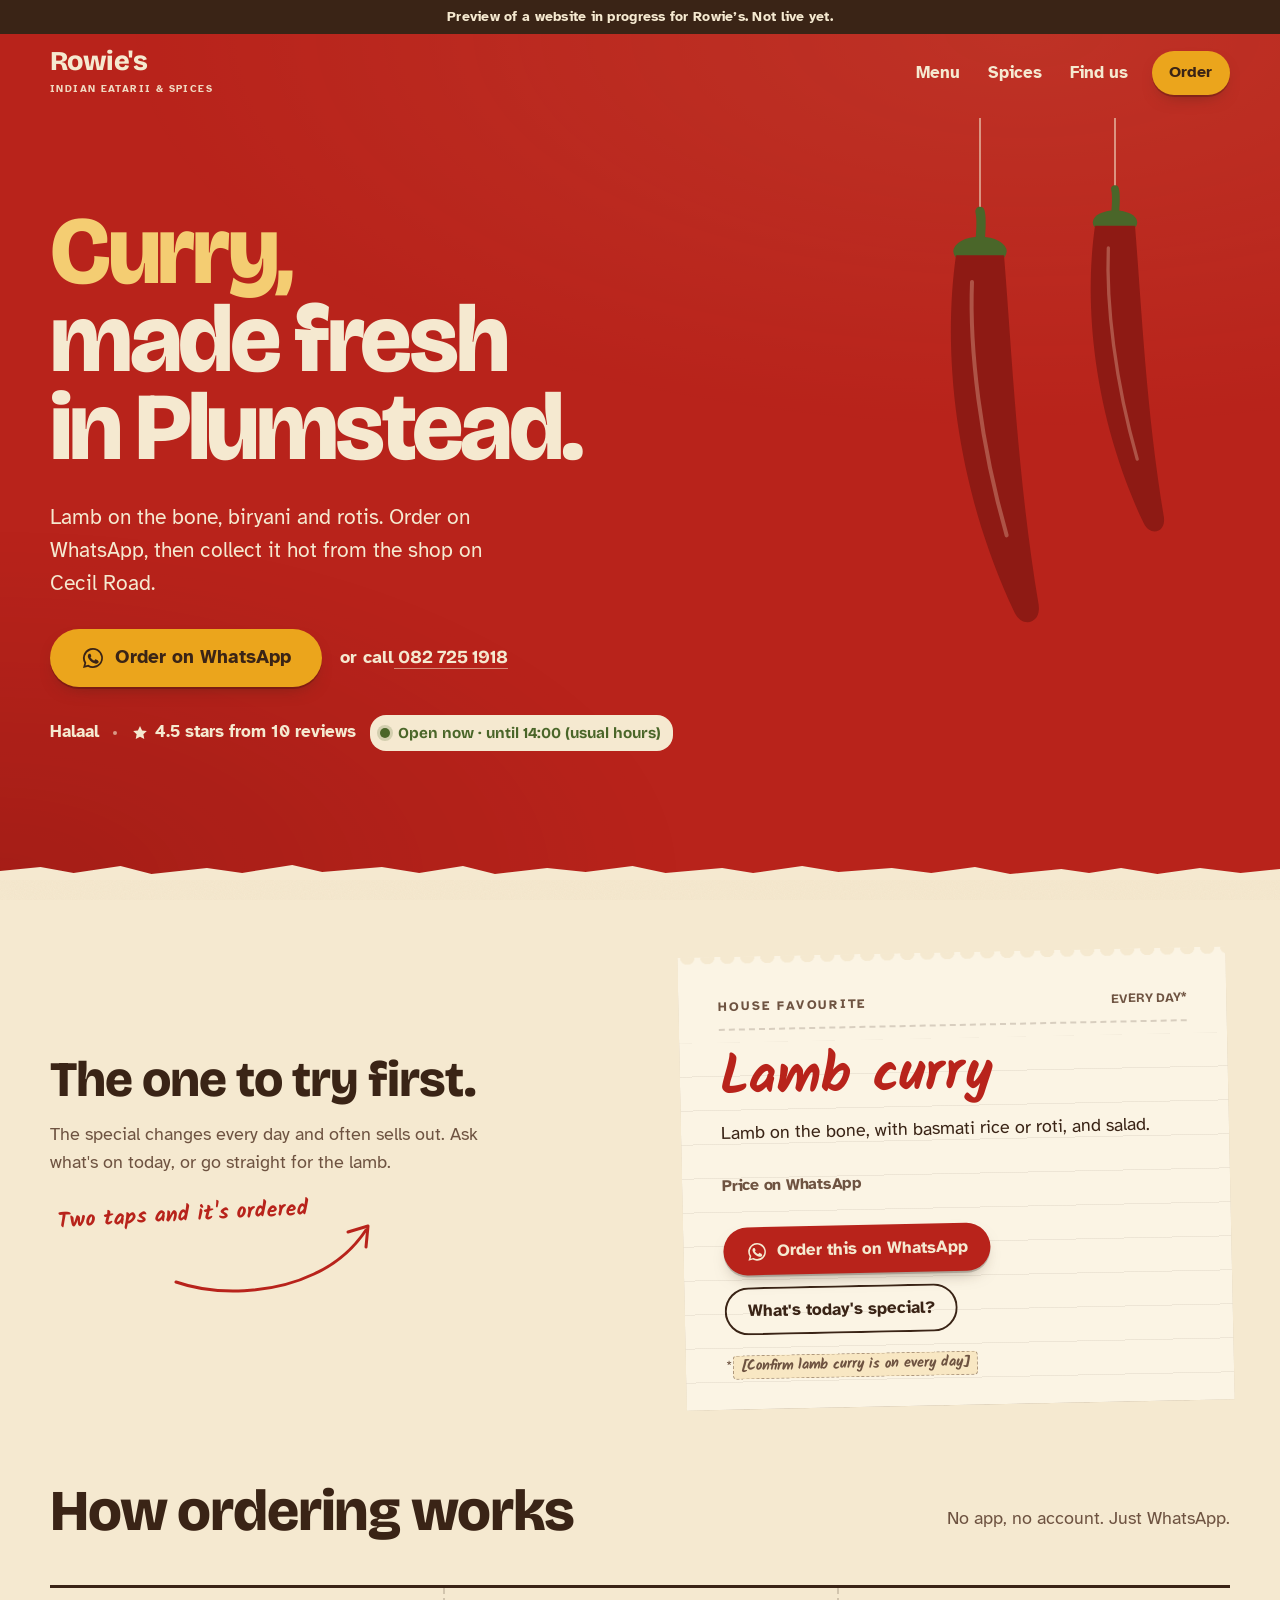
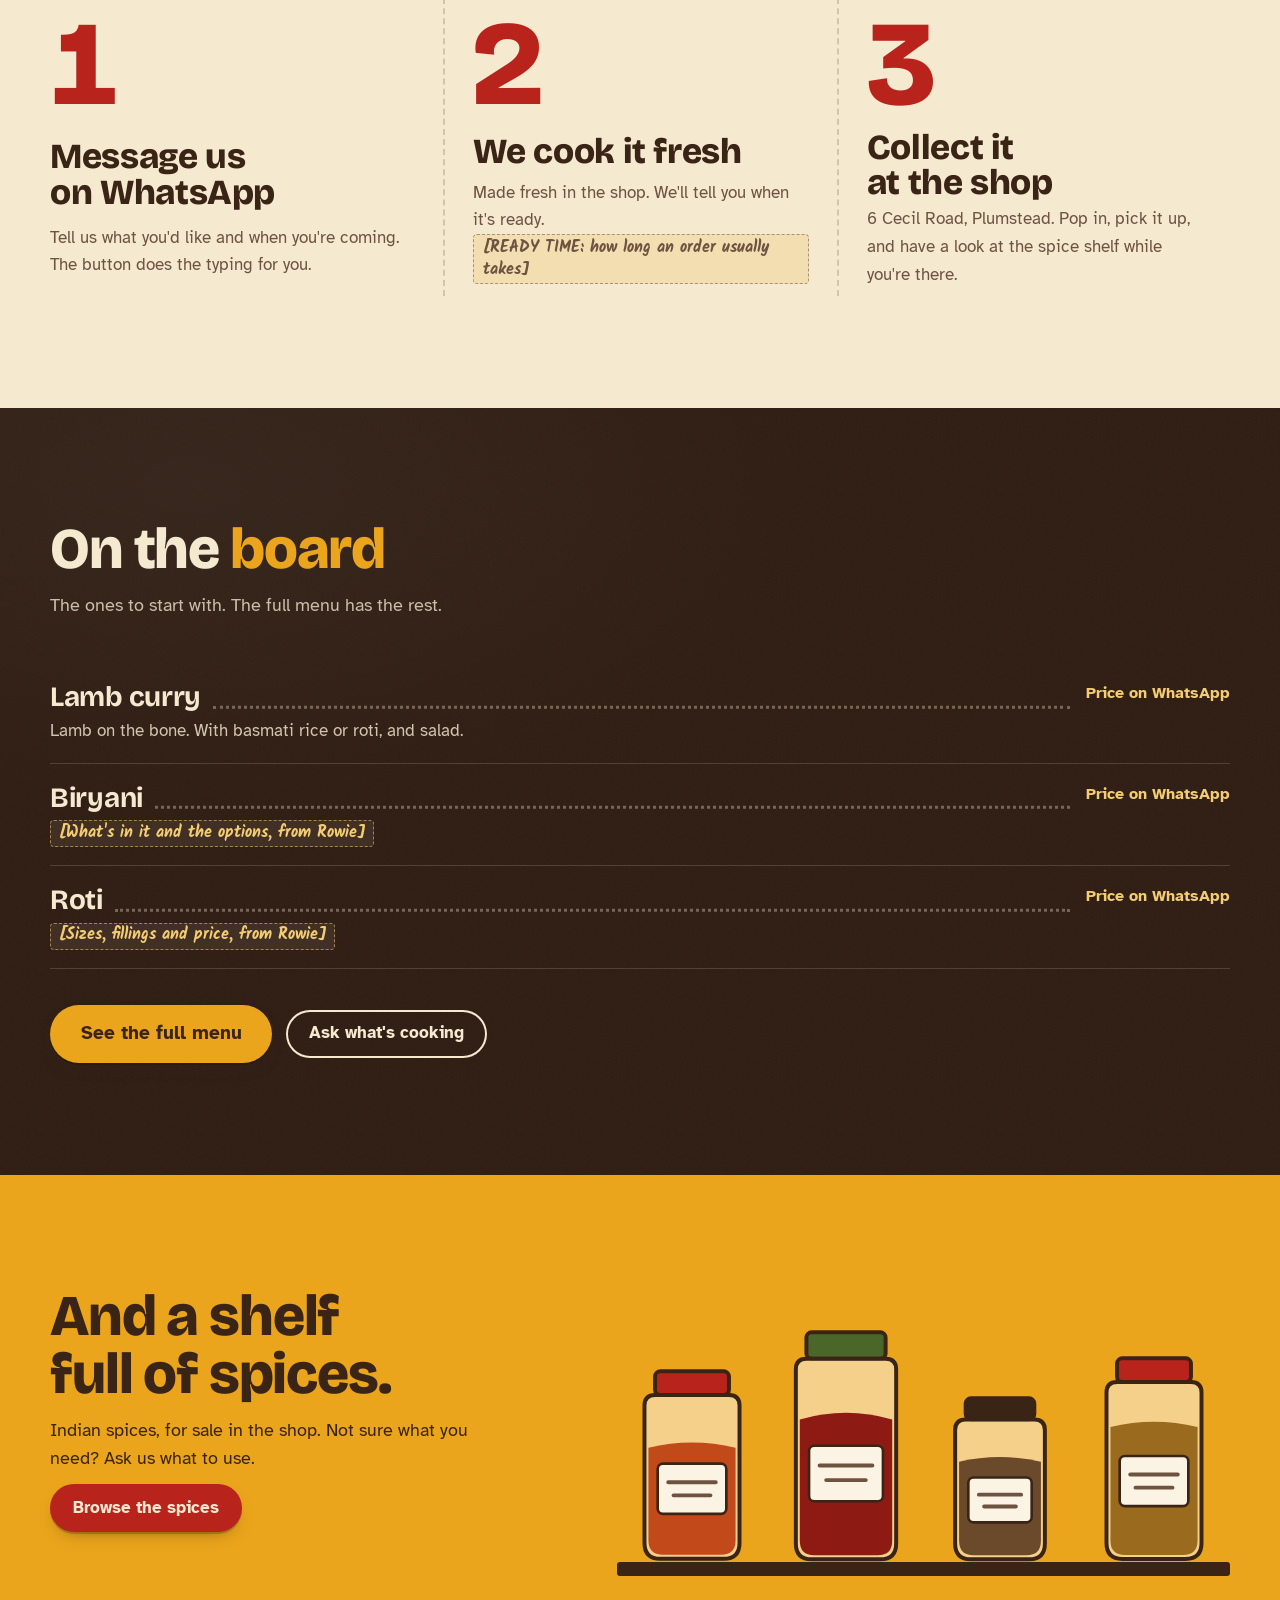
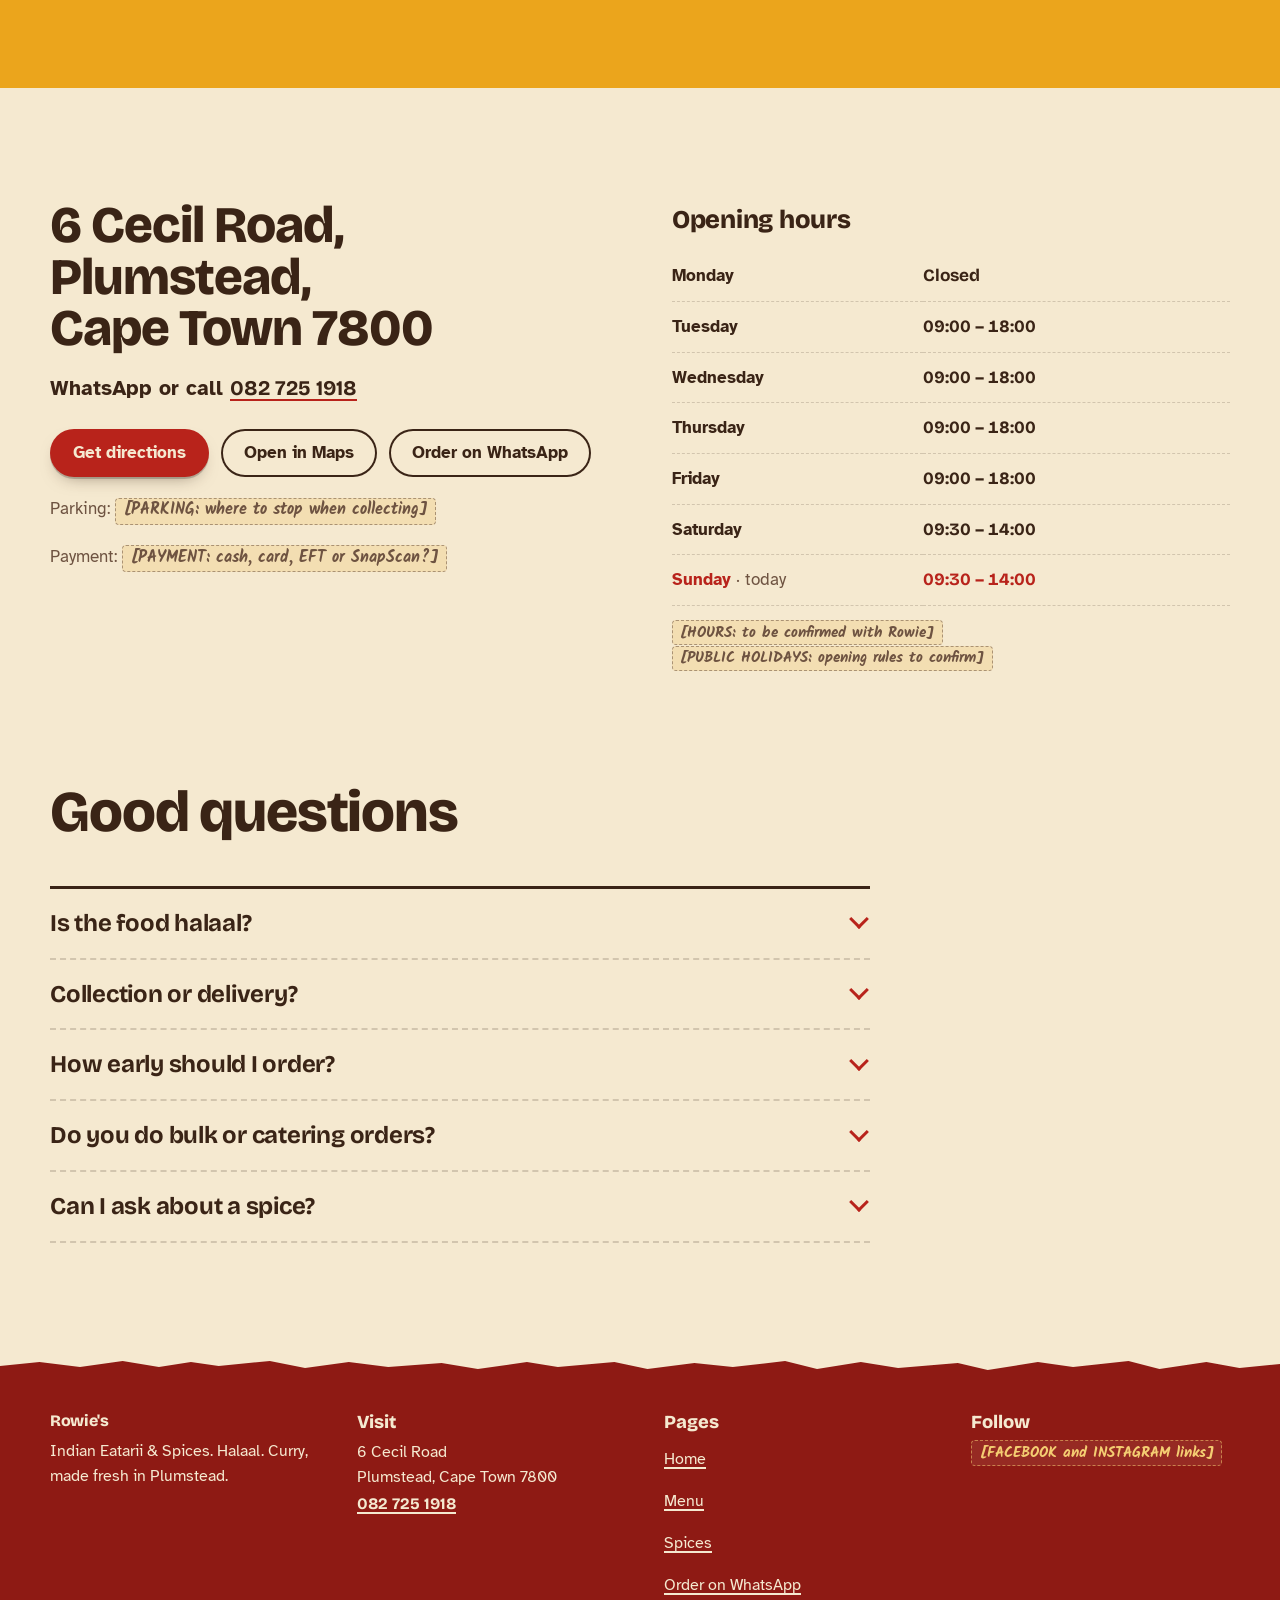
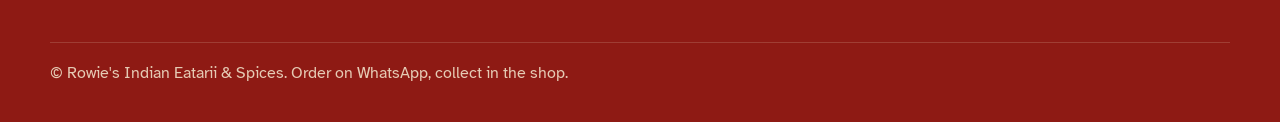
==== index.html @ 05c96e0b "Rowie's website (preview) Three-page static site (home, menu, spices) with WhatsApp ordering, a live" ====
<!doctype html>
<html lang="en-ZA">
<head>
<meta charset="utf-8">
<meta name="viewport" content="width=device-width, initial-scale=1, viewport-fit=cover">
<!-- PREVIEW: remove this line and the preview bar below before launch (see pitch/GO-LIVE-CHECKLIST.md) -->
<meta name="robots" content="noindex, nofollow">
<title>Rowie's Indian Eatarii &amp; Spices · Curry in Plumstead</title>
<meta name="description" content="Curry, biryani and rotis made fresh at 6 Cecil Road, Plumstead. Halaal. Order on WhatsApp on 082 725 1918 and collect in the shop.">
<link rel="canonical" href="https://YOUR-DOMAIN/">
<meta name="theme-color" content="#B8231B">
<meta property="og:type" content="restaurant">
<meta property="og:title" content="Rowie's Indian Eatarii &amp; Spices">
<meta property="og:description" content="Curry, made fresh in Plumstead. Order on WhatsApp, collect in the shop.">
<meta property="og:image" content="https://YOUR-DOMAIN/assets/og.png">
<meta property="og:url" content="https://YOUR-DOMAIN/">
<meta property="og:locale" content="en_ZA">
<meta name="twitter:card" content="summary_large_image">
<link rel="icon" href="assets/favicon.svg" type="image/svg+xml">
<link rel="preconnect" href="https://fonts.googleapis.com">
<link rel="preconnect" href="https://fonts.gstatic.com" crossorigin>
<link rel="stylesheet" href="https://fonts.googleapis.com/css2?family=Atkinson+Hyperlegible:wght@400;700&family=Bricolage+Grotesque:opsz,wght@12..96,700..800&family=Kalam:wght@700&display=swap">
<link rel="stylesheet" href="assets/site.css">
<script src="assets/site.js" defer></script>
</head>
<body>
<a class="skip" href="#main">Skip to content</a>
<p class="preview-bar">Preview of a website in progress for Rowie’s. Not live yet.</p>

<header class="sign">
  <div class="wrap bar">
    <a class="brand" href="./" data-brand aria-label="Rowie's Indian Eatarii &amp; Spices, home">
      <span><span class="brand__name">Rowie's</span><span class="brand__sub">Indian Eatarii &amp; Spices</span></span>
    </a>
    <nav class="nav" aria-label="Main">
      <a href="menu.html">Menu</a>
      <a href="spices.html">Spices</a>
      <a href="#find-us">Find us</a>
      <a class="btn btn--order" data-wa href="https://wa.me/27827251918?text=Hi%20Rowie's%2C%20I'd%20like%20to%20place%20an%20order." target="_blank" rel="noopener">Order</a>
    </nav>
  </div>

  <div class="wrap hero reveal">
    <h1><span class="hl">Curry,</span> made fresh in Plumstead.</h1>
    <p class="hero__lede">Lamb on the bone, biryani and rotis. Order on WhatsApp, then collect it hot from the shop on Cecil Road.</p>
    <div class="hero__act">
      <a class="btn btn--order" data-wa href="https://wa.me/27827251918?text=Hi%20Rowie's%2C%20I'd%20like%20to%20place%20an%20order." target="_blank" rel="noopener" data-hero-order>
        <svg viewBox="0 0 24 24" aria-hidden="true"><path fill="currentColor" d="M12 2a10 10 0 0 0-8.6 15.1L2 22l5-1.3A10 10 0 1 0 12 2Zm0 18.2a8.2 8.2 0 0 1-4.2-1.2l-.3-.2-3 .8.8-2.9-.2-.3A8.2 8.2 0 1 1 12 20.2Zm4.5-6.1c-.2-.1-1.5-.7-1.7-.8-.2-.1-.4-.1-.6.1l-.8 1c-.1.2-.3.2-.5.1a6.7 6.7 0 0 1-3.3-2.9c-.3-.4.2-.4.7-1.3.1-.2 0-.3 0-.4l-.8-1.8c-.2-.5-.4-.4-.6-.4h-.5a1 1 0 0 0-.7.3 3 3 0 0 0-.9 2.2c0 1.3 1 2.6 1.1 2.8.1.2 1.9 2.9 4.6 4 1.7.7 2.4.8 3.2.7.5-.1 1.5-.6 1.8-1.2.2-.6.2-1.1.1-1.2l-.5-.3Z"/></svg>
        Order on WhatsApp
      </a>
      <a class="hero__num" href="tel:+27827251918">or call <span>&nbsp;082 725 1918</span></a>
    </div>
    <div class="trust">
      <span class="trust__item">Halaal</span>
      <span class="trust__dot" aria-hidden="true"></span>
      <span class="trust__item"><svg viewBox="0 0 24 24" aria-hidden="true"><path fill="currentColor" d="m12 2.8 2.8 5.8 6.3.8-4.6 4.4 1.2 6.3L12 17l-5.7 3.1 1.2-6.3L2.9 9.4l6.3-.8z"/></svg>4.5 stars from 10 reviews</span>
      <span class="status" data-status role="status"></span>
    </div>
  </div>

  <div class="hanger" data-hanger>
    <div class="hc" data-i="0">
      <div class="hc__rot">
        <span class="hc__string"></span>
        <div class="hc__body" role="button" tabindex="0" aria-label="Pull the chilli. A different one drops down."><svg viewBox="0 0 90 306" aria-hidden="true"><path class="c-stem" d="M45 28C45 18 47 9 45 1"/><ellipse class="c-cap" cx="45" cy="31" rx="20" ry="11"/><path class="c-body" d="M27 34c-10 70-2 170 44 268 6 12 20 8 18-6-16-96-20-188-26-262z"/><path class="c-shine" d="M39 54c-2 50 6 120 26 190"/></svg></div>
      </div>
    </div>
    <div class="hc" data-i="1">
      <div class="hc__rot">
        <span class="hc__string"></span>
        <div class="hc__body" role="button" tabindex="0" aria-label="Pull the other chilli."><svg viewBox="0 0 90 306" aria-hidden="true"><path class="c-stem" d="M45 28C45 18 47 9 45 1"/><ellipse class="c-cap" cx="45" cy="31" rx="20" ry="11"/><path class="c-body" d="M27 34c-10 70-2 170 44 268 6 12 20 8 18-6-16-96-20-188-26-262z"/><path class="c-shine" d="M39 54c-2 50 6 120 26 190"/></svg></div>
      </div>
    </div>
  </div>

  <svg class="sign__edge" viewBox="0 0 1200 18" preserveAspectRatio="none" aria-hidden="true"><path fill="currentColor" d="M0 18V9l38-4 31 6 44-7 29 8 52-6 33 5 47-8 28 7 56-5 35 6 41-7 30 8 49-6 36 4 44-6 31 7 53-5 29 5 46-7 34 6 50-4 37 5 41-6 33 7 48-5 26 4 30-5 34 6 40-6 38 5 37-4V18Z"/></svg>
</header>

<main id="main">

  <section class="special" aria-labelledby="special-h">
    <div class="wrap special__grid">
      <div class="special__aside">
        <h2 id="special-h" data-special-heading>The one to try first.</h2>
        <p data-special-lede>The special changes every day and often sells out. Ask what's on today, or go straight for the lamb.</p>
        <div class="special__nudge" aria-hidden="true">
          <span>Two taps and it's ordered</span>
          <svg viewBox="0 0 220 90"><path d="M6 70c40 14 96 12 138-8 22-10 40-26 52-44" fill="none" stroke="currentColor" stroke-width="3" stroke-linecap="round"/><path d="M178 20l20-6-2 21" fill="none" stroke="currentColor" stroke-width="3" stroke-linecap="round" stroke-linejoin="round"/></svg>
        </div>
      </div>
      <div data-special aria-live="polite">
        <div class="docket">
          <div class="docket__top"><span>House favourite</span><span>Every day*</span></div>
          <p class="docket__dish">Lamb curry</p>
          <p class="docket__with">Lamb on the bone, with basmati rice or roti, and salad.</p>
          <p class="docket__price"><small>Price on WhatsApp</small></p>
          <div class="docket__act">
            <a class="btn" data-wa="Hi Rowie's, I'd like to order the Lamb curry." href="https://wa.me/27827251918?text=Hi%20Rowie's%2C%20I'd%20like%20to%20order%20the%20Lamb%20curry." target="_blank" rel="noopener">Order this on WhatsApp</a>
            <a class="btn btn--ghost" data-wa="Hi Rowie's, what's today's special?" href="https://wa.me/27827251918?text=Hi%20Rowie's%2C%20what's%20today's%20special%3F" target="_blank" rel="noopener">What's today's special?</a>
          </div>
          <p class="docket__note">*<span class="ph">Confirm lamb curry is on every day</span></p>
        </div>
      </div>
    </div>
  </section>

  <section class="sec" aria-labelledby="how-h">
    <div class="wrap">
      <div class="sec__head sec__head--row">
        <h2 id="how-h">How ordering works</h2>
        <p>No app, no account. Just WhatsApp.</p>
      </div>
      <ol class="steps">
        <li class="step">
          <span class="step__n" aria-hidden="true">1</span>
          <h3>Message us on WhatsApp</h3>
          <p>Tell us what you'd like and when you're coming. The button does the typing for you.</p>
        </li>
        <li class="step">
          <span class="step__n" aria-hidden="true">2</span>
          <h3>We cook it fresh</h3>
          <p>Made fresh in the shop. We'll tell you when it's ready. <span class="ph">READY TIME: how long an order usually takes</span></p>
        </li>
        <li class="step">
          <span class="step__n" aria-hidden="true">3</span>
          <h3>Collect it at the shop</h3>
          <p>6 Cecil Road, Plumstead. Pop in, pick it up, and have a look at the spice shelf while you're there.</p>
        </li>
      </ol>
    </div>
  </section>

  <section class="sec board on-dark" aria-labelledby="menu-h">
    <div class="wrap">
      <div class="sec__head">
        <h2 id="menu-h">On the <span class="hl">board</span></h2>
        <p>The ones to start with. The full menu has the rest.</p>
      </div>
      <div data-menu-short></div>
      <div class="board__foot">
        <a class="btn btn--order" href="menu.html">See the full menu</a>
        <a class="btn btn--ghost" data-wa="Hi Rowie's, what's cooking today?" href="https://wa.me/27827251918?text=Hi%20Rowie's%2C%20what's%20cooking%20today%3F" target="_blank" rel="noopener">Ask what's cooking</a>
      </div>
    </div>
  </section>

  <section class="sec shelf" aria-labelledby="shelf-h">
    <div class="wrap shelf__grid">
      <div class="sec__head">
        <h2 id="shelf-h">And a shelf full of spices.</h2>
        <p>Indian spices, for sale in the shop. Not sure what you need? Ask us what to use.</p>
        <p><a class="btn" href="spices.html">Browse the spices</a></p>
      </div>
      <div>
        <div class="shelf__jars" aria-hidden="true">
          <svg viewBox="0 0 100 150"><rect x="22" y="4" width="56" height="18" rx="4" fill="#B8231B" stroke="#3A2416" stroke-width="3"/><path d="M14 30q0-8 8-8h56q8 0 8 8v104q0 12-12 12H26q-12 0-12-12z" fill="rgba(251,244,228,.55)" stroke="#3A2416" stroke-width="3"/><path d="M17 62q33-8 66 0v70q0 11-11 11H28q-11 0-11-11z" fill="#C2491A"/><rect x="24" y="74" width="52" height="38" rx="4" fill="#FBF4E4" stroke="#3A2416" stroke-width="2"/><path d="M32 88h36M36 98h28" stroke="#6E5341" stroke-width="3" stroke-linecap="round"/></svg>
          <svg viewBox="0 0 100 180"><rect x="20" y="4" width="60" height="20" rx="4" fill="#4A6629" stroke="#3A2416" stroke-width="3"/><path d="M12 32q0-8 8-8h60q8 0 8 8v132q0 12-12 12H24q-12 0-12-12z" fill="rgba(251,244,228,.55)" stroke="#3A2416" stroke-width="3"/><path d="M15 70q35-10 70 0v92q0 11-11 11H26q-11 0-11-11z" fill="#8E1A14"/><rect x="22" y="90" width="56" height="42" rx="4" fill="#FBF4E4" stroke="#3A2416" stroke-width="2"/><path d="M30 105h40M35 116h30" stroke="#6E5341" stroke-width="3" stroke-linecap="round"/></svg>
          <svg viewBox="0 0 100 130"><rect x="24" y="4" width="52" height="16" rx="4" fill="#3A2416" stroke="#3A2416" stroke-width="3"/><path d="M16 28q0-8 8-8h52q8 0 8 8v86q0 12-12 12H28q-12 0-12-12z" fill="rgba(251,244,228,.55)" stroke="#3A2416" stroke-width="3"/><path d="M19 52q31-7 62 0v60q0 11-11 11H30q-11 0-11-11z" fill="#6B4A2B"/><rect x="26" y="64" width="48" height="34" rx="4" fill="#FBF4E4" stroke="#3A2416" stroke-width="2"/><path d="M34 77h32M38 86h24" stroke="#6E5341" stroke-width="3" stroke-linecap="round"/></svg>
          <svg viewBox="0 0 100 160"><rect x="22" y="4" width="56" height="18" rx="4" fill="#B8231B" stroke="#3A2416" stroke-width="3"/><path d="M14 30q0-8 8-8h56q8 0 8 8v114q0 12-12 12H26q-12 0-12-12z" fill="rgba(251,244,228,.55)" stroke="#3A2416" stroke-width="3"/><path d="M17 56q33-8 66 0v86q0 11-11 11H28q-11 0-11-11z" fill="#9A6B1F"/><rect x="24" y="78" width="52" height="38" rx="4" fill="#FBF4E4" stroke="#3A2416" stroke-width="2"/><path d="M32 92h36M36 102h28" stroke="#6E5341" stroke-width="3" stroke-linecap="round"/></svg>
        </div>
        <div class="shelf__plank"></div>
      </div>
    </div>
  </section>

  <section class="sec" id="find-us" aria-labelledby="find-h">
    <div class="wrap find__grid">
      <div>
        <h2 id="find-h" class="sr-only">Find us</h2>
        <address class="address"><span>6 Cecil Road,</span><span>Plumstead,</span><span>Cape Town 7800</span></address>
        <p class="find__phone">WhatsApp or call <a href="tel:+27827251918">082 725 1918</a></p>
        <div class="find__acts">
          <a class="btn" href="https://www.google.com/maps/dir/?api=1&amp;destination=6+Cecil+Road%2C+Plumstead%2C+Cape+Town+7800" target="_blank" rel="noopener">Get directions</a>
          <a class="btn btn--ghost" href="https://www.google.com/maps/search/?api=1&amp;query=6+Cecil+Road%2C+Plumstead%2C+Cape+Town+7800" target="_blank" rel="noopener">Open in Maps</a>
          <a class="btn btn--ghost" data-wa href="https://wa.me/27827251918?text=Hi%20Rowie's%2C%20I'd%20like%20to%20place%20an%20order." target="_blank" rel="noopener">Order on WhatsApp</a>
        </div>
        <p class="find__note">Parking: <span class="ph">PARKING: where to stop when collecting</span></p>
        <p class="find__note">Payment: <span class="ph">PAYMENT: cash, card, EFT or SnapScan?</span></p>
      </div>
      <div data-hours></div>
    </div>
  </section>

  <section class="sec" aria-labelledby="faq-h" style="padding-top:0">
    <div class="wrap">
      <div class="sec__head"><h2 id="faq-h">Good questions</h2></div>
      <div class="faq">
        <details>
          <summary>Is the food halaal?</summary>
          <div class="a"><p>Yes. Everything we cook is halaal.</p><p>Certified by: <span class="ph">HALAAL: certifying body, if there is one</span></p></div>
        </details>
        <details>
          <summary>Collection or delivery?</summary>
          <div class="a"><p>Collection from the shop at 6 Cecil Road. Order on WhatsApp and we'll tell you when it's ready.</p><p><span class="ph">DELIVERY: does Rowie's deliver? Area and fee?</span></p></div>
        </details>
        <details>
          <summary>How early should I order?</summary>
          <div class="a"><p>The earlier the better. The daily special often sells out.</p><p><span class="ph">ORDER CUT-OFF: latest time to order for lunch</span></p></div>
        </details>
        <details>
          <summary>Do you do bulk or catering orders?</summary>
          <div class="a"><p><span class="ph">CATERING: yes or no, and how much notice</span></p><p>Message us on WhatsApp in the meantime and ask.</p></div>
        </details>
        <details>
          <summary>Can I ask about a spice?</summary>
          <div class="a"><p>Of course. Send us the name on WhatsApp, or ask what to use for a dish, and we'll tell you what's on the shelf.</p></div>
        </details>
      </div>
    </div>
  </section>

</main>

<footer class="foot">
  <svg class="foot__edge" viewBox="0 0 1200 18" preserveAspectRatio="none" aria-hidden="true"><path fill="currentColor" d="M0 18V9l38-4 31 6 44-7 29 8 52-6 33 5 47-8 28 7 56-5 35 6 41-7 30 8 49-6 36 4 44-6 31 7 53-5 29 5 46-7 34 6 50-4 37 5 41-6 33 7 48-5 26 4 30-5 34 6 40-6 38 5 37-4V18Z"/></svg>
  <div class="wrap">
    <div class="foot__grid">
      <div>
        <p class="foot__name">Rowie's</p>
        <p>Indian Eatarii &amp; Spices. Halaal. Curry, made fresh in Plumstead.</p>
      </div>
      <div>
        <h2>Visit</h2>
        <p>6 Cecil Road<br>Plumstead, Cape Town 7800</p>
        <p><a href="tel:+27827251918">082 725 1918</a></p>
      </div>
      <div>
        <h2>Pages</h2>
        <ul><li><a href="./">Home</a></li><li><a href="menu.html">Menu</a></li><li><a href="spices.html">Spices</a></li><li><a data-wa href="https://wa.me/27827251918?text=Hi%20Rowie's%2C%20I'd%20like%20to%20place%20an%20order." target="_blank" rel="noopener">Order on WhatsApp</a></li></ul>
      </div>
      <div>
        <h2>Follow</h2>
        <p><span class="ph">FACEBOOK and INSTAGRAM links</span></p>
      </div>
    </div>
    <p class="foot__base">© Rowie's Indian Eatarii &amp; Spices. Order on WhatsApp, collect in the shop.</p>
  </div>
</footer>

<div class="orderbar" data-show="false">
  <a class="btn btn--order" data-wa href="https://wa.me/27827251918?text=Hi%20Rowie's%2C%20I'd%20like%20to%20place%20an%20order." target="_blank" rel="noopener">
    <svg viewBox="0 0 24 24" aria-hidden="true"><path fill="currentColor" d="M12 2a10 10 0 0 0-8.6 15.1L2 22l5-1.3A10 10 0 1 0 12 2Zm0 18.2a8.2 8.2 0 0 1-4.2-1.2l-.3-.2-3 .8.8-2.9-.2-.3A8.2 8.2 0 1 1 12 20.2Zm4.5-6.1c-.2-.1-1.5-.7-1.7-.8-.2-.1-.4-.1-.6.1l-.8 1c-.1.2-.3.2-.5.1a6.7 6.7 0 0 1-3.3-2.9c-.3-.4.2-.4.7-1.3.1-.2 0-.3 0-.4l-.8-1.8c-.2-.5-.4-.4-.6-.4h-.5a1 1 0 0 0-.7.3 3 3 0 0 0-.9 2.2c0 1.3 1 2.6 1.1 2.8.1.2 1.9 2.9 4.6 4 1.7.7 2.4.8 3.2.7.5-.1 1.5-.6 1.8-1.2.2-.6.2-1.1.1-1.2l-.5-.3Z"/></svg>
    Order on WhatsApp
  </a>
</div>
</body>
</html>
---- assets/site.css ----
/* Rowie's Indian Eatarii & Spices. Painted shop sign, kitchen docket, jar labels. */

:root {
  --cream: #F5E9D0;
  --paper: #FBF4E4;
  --cumin: #3A2416;
  --cumin-soft: #6E5341;
  --board: #2E1C12;
  --chilli: #B8231B;
  --chilli-deep: #8E1A14;
  --turmeric: #EBA51C;
  --turmeric-soft: #F4CD72;
  --paprika: #C2491A;
  --cardamom: #4A6629;
  --line: rgba(58, 36, 22, .18);

  --display: "Bricolage Grotesque", "Arial Narrow", sans-serif;
  --hand: "Kalam", "Comic Sans MS", cursive;
  --body: "Atkinson Hyperlegible", system-ui, sans-serif;

  --ease-out: cubic-bezier(.22, 1, .36, 1);
  --gutter: clamp(16px, 4vw, 48px);
  --max: 1180px;
  --bar-h: 0px;

  color-scheme: light;
}

*, *::before, *::after { box-sizing: border-box; }

html {
  -webkit-tap-highlight-color: transparent;
  -webkit-text-size-adjust: 100%;
  scroll-behavior: smooth;
  scroll-padding-top: 16px;
}
@media (prefers-reduced-motion: reduce) { html { scroll-behavior: auto; } }

body {
  margin: 0;
  background: var(--cream);
  color: var(--cumin);
  font-family: var(--body);
  font-size: 1.0625rem;
  line-height: 1.6;
}

/* faint spice-dust texture on the counter paper */
body::before {
  content: "";
  position: fixed;
  inset: 0;
  z-index: -1;
  pointer-events: none;
  opacity: .5;
  background-image: url("data:image/svg+xml,%3Csvg xmlns='http://www.w3.org/2000/svg' width='180' height='180'%3E%3Cfilter id='n'%3E%3CfeTurbulence type='fractalNoise' baseFrequency='.9' numOctaves='2' stitchTiles='stitch'/%3E%3CfeColorMatrix values='0 0 0 0 .55 0 0 0 0 .3 0 0 0 0 .1 0 0 0 .09 0'/%3E%3C/filter%3E%3Crect width='180' height='180' filter='url(%23n)'/%3E%3C/svg%3E");
}

::selection { background: var(--turmeric); color: var(--cumin); }

img, svg { display: block; max-width: 100%; }
p { margin: 0; }
h1, h2, h3 {
  margin: 0;
  font-family: var(--display);
  font-weight: 800;
  line-height: 1.02;
  letter-spacing: -.02em;
  text-wrap: balance;
}
h2 { font-size: clamp(2.1rem, 5.2vw, 3.6rem); }
h3 { font-size: 1.5rem; letter-spacing: -.01em; }

a { color: inherit; text-underline-offset: .2em; text-decoration-thickness: 1.5px; }

:focus-visible {
  outline: 3px solid var(--cumin);
  outline-offset: 3px;
  border-radius: 6px;
}
.sign :focus-visible, .foot :focus-visible { outline-color: var(--turmeric); }

.skip {
  position: absolute; left: 12px; top: -60px; z-index: 50;
  background: var(--turmeric); color: var(--cumin); padding: 10px 16px; border-radius: 8px;
  font-weight: 700;
}
.skip:focus { top: 12px; }

.wrap { width: min(100% - 2 * var(--gutter), var(--max)); margin-inline: auto; }
.sr-only { position: absolute; width: 1px; height: 1px; overflow: hidden; clip: rect(0 0 0 0); white-space: nowrap; }

/* ---------- placeholders: masking-tape notes, so the gaps look meant ---------- */
.ph {
  display: inline-block;
  font-family: var(--hand);
  font-weight: 700;
  font-size: .95em;
  line-height: 1.35;
  color: var(--cumin-soft);
  background: rgba(235, 165, 28, .16);
  border: 1.5px dashed rgba(110, 83, 65, .55);
  border-radius: 4px;
  padding: .1em .5em;
}
.ph::before { content: "["; }
.ph::after { content: "]"; }
.on-dark .ph, .board .ph, .foot .ph {
  color: var(--turmeric-soft);
  background: rgba(245, 233, 208, .08);
  border-color: rgba(244, 205, 114, .55);
}

/* ---------- buttons ---------- */
.btn {
  --bg: var(--chilli); --fg: var(--cream);
  display: inline-flex; align-items: center; justify-content: center; gap: .55em;
  min-height: 48px;
  padding: .75em 1.35em;
  border: 0; border-radius: 999px;
  background: var(--bg); color: var(--fg);
  font: 700 1.0625rem/1.1 var(--body);
  text-decoration: none;
  cursor: pointer;
  touch-action: manipulation;
  user-select: none; -webkit-user-select: none;
  box-shadow: 0 2px 0 rgba(0,0,0,.18), 0 8px 18px -10px rgba(58,36,22,.6);
  transition: transform 140ms var(--ease-out), background-color 160ms, box-shadow 160ms;
}
.btn svg { width: 1.25em; height: 1.25em; flex: none; }
.btn:active { transform: scale(.97); box-shadow: 0 1px 0 rgba(0,0,0,.18), 0 4px 10px -8px rgba(58,36,22,.6); }
.btn--order { --bg: var(--turmeric); --fg: var(--cumin); font-size: 1.2rem; min-height: 58px; padding-inline: 1.6em; }
.btn--ghost { --bg: transparent; --fg: var(--cumin); box-shadow: inset 0 0 0 2px var(--cumin); }
.btn--ghost:active { box-shadow: inset 0 0 0 2px var(--cumin); }
.on-dark .btn--ghost, .board .btn--ghost { --fg: var(--cream); box-shadow: inset 0 0 0 2px var(--cream); }
@media (hover: hover) and (pointer: fine) {
  .btn:hover { --bg: var(--chilli-deep); }
  .btn--order:hover { --bg: #F3B53A; }
  .btn--ghost:hover { --bg: rgba(58,36,22,.08); }
  .on-dark .btn--ghost:hover, .board .btn--ghost:hover { --bg: rgba(245,233,208,.1); }
  a:hover { text-decoration-thickness: 2.5px; }
}

/* ---------- the sign (header + hero) ---------- */
.sign {
  position: relative;
  background: var(--chilli);
  color: var(--cream);
  overflow: hidden;
  isolation: isolate;
}
/* brushed paint grain on the board */
.sign::before {
  content: ""; position: absolute; inset: 0; z-index: -1; opacity: .55;
  background:
    radial-gradient(120% 80% at 80% 0%, rgba(255,210,150,.16), transparent 60%),
    radial-gradient(90% 70% at 0% 100%, rgba(60,0,0,.28), transparent 60%);
}

.bar {
  display: flex; align-items: center; justify-content: space-between; gap: 16px;
  padding-block: max(14px, env(safe-area-inset-top, 0px)) 14px;
}
.brand {
  display: inline-flex; align-items: center; gap: 10px;
  text-decoration: none; min-height: 44px;
}
.brand img { height: 52px; width: auto; }
.brand__name {
  font-family: var(--display); font-weight: 800; font-size: 1.7rem; letter-spacing: -.02em; line-height: 1;
}
.brand__sub {
  display: block; font-family: var(--body); font-weight: 700; font-size: .62rem; letter-spacing: .14em;
  text-transform: uppercase; margin-top: 4px; opacity: .92;
}
.nav { display: flex; align-items: center; gap: 4px; }
.nav a {
  display: inline-flex; align-items: center; min-height: 44px; padding: 0 12px;
  font-weight: 700; text-decoration: none; border-radius: 999px;
  transition: background-color 160ms;
}
.nav a[aria-current="page"] { text-decoration: underline; text-decoration-color: var(--turmeric); text-decoration-thickness: 3px; text-underline-offset: .35em; }
@media (hover: hover) and (pointer: fine) { .nav a:hover { background: rgba(0,0,0,.14); } }
.nav .btn { margin-left: 8px; min-height: 44px; font-size: 1rem; padding: .6em 1.1em; }

.hero {
  display: grid;
  gap: 28px;
  padding-block: clamp(36px, 8vw, 96px) clamp(48px, 9vw, 112px);
  position: relative;
}
.hero h1 {
  font-size: clamp(3rem, 10.5vw, 6rem);
  line-height: .92;
  letter-spacing: -.035em;
  max-width: 11ch;
  font-variation-settings: "opsz" 96;
}
.hero h1 .hl { color: var(--turmeric-soft); }
.hero__lede { font-size: clamp(1.1rem, 2.2vw, 1.3rem); max-width: 34ch; }
.hero__act { display: flex; flex-wrap: wrap; align-items: center; gap: 14px 18px; }
.hero__num { font-weight: 700; font-size: 1.15rem; text-decoration: none; white-space: nowrap; min-height: 44px; display: inline-flex; align-items: center; }
.hero__num span { text-decoration: underline; text-decoration-color: rgba(245,233,208,.5); text-underline-offset: .25em; }
.trust {
  display: flex; flex-wrap: wrap; align-items: center; gap: 10px 14px;
  font-weight: 700; font-size: 1.05rem;
}
.trust__item { display: inline-flex; align-items: center; gap: 6px; }
.trust__item svg { width: 18px; height: 18px; }
.trust__dot { width: 4px; height: 4px; border-radius: 50%; background: currentColor; opacity: .6; }

.status {
  display: inline-flex; align-items: center; gap: 8px;
  padding: 6px 12px 6px 10px; border-radius: 999px;
  background: rgba(0,0,0,.2); font-weight: 700; font-size: .95rem;
  min-height: 32px;
}
.status::before { content: ""; width: 10px; height: 10px; border-radius: 50%; background: var(--cream); opacity: .6; }
.status[data-open="true"] { background: var(--cream); color: var(--cardamom); }
.status[data-open="true"]::before { background: var(--cardamom); opacity: 1; box-shadow: 0 0 0 3px rgba(74,102,41,.2); }
.status:empty { display: none; }


/* torn bottom edge of the board */
.sign__edge { display: block; width: 100%; height: 18px; color: var(--cream); margin-top: -1px; }

/* small sign on inner pages */
.sign--inner .hero { padding-block: clamp(28px, 6vw, 64px) clamp(36px, 7vw, 80px); }
.sign--inner .hero h1 { font-size: clamp(2.8rem, 9vw, 5.2rem); max-width: 14ch; }

/* ---------- page load reveal (content visible without it) ---------- */
@media (prefers-reduced-motion: no-preference) {
  .reveal > * { animation: rise 700ms var(--ease-out) both; }
  .reveal > *:nth-child(2) { animation-delay: 70ms; }
  .reveal > .hero__act { animation: none; }
  .reveal > *:nth-child(4) { animation-delay: 140ms; }
}
@keyframes rise { from { opacity: 0; transform: translateY(14px); } }

/* ---------- sections ---------- */
section { position: relative; }
.sec { padding-block: clamp(56px, 9vw, 112px); }
.sec__head { display: grid; gap: 12px; margin-bottom: clamp(28px, 4vw, 44px); max-width: 40ch; }
.sec__head p { color: var(--cumin-soft); font-size: 1.1rem; }

/* ---------- today's special: the kitchen docket ---------- */
.special {
  padding-top: clamp(40px, 6vw, 72px);
  padding-bottom: clamp(24px, 4vw, 40px);
}
.special__grid {
  display: grid; gap: 28px 56px; align-items: center;
  grid-template-columns: minmax(0, 1fr);
}
@media (min-width: 860px) { .special__grid { grid-template-columns: minmax(0, 1.05fr) minmax(0, 1fr); } }
.special__aside h2 { font-size: clamp(2rem, 4.4vw, 3.1rem); }
.special__aside p { margin-top: 14px; color: var(--cumin-soft); max-width: 36ch; font-size: 1.1rem; }

.docket {
  --perf: radial-gradient(circle at 10px 0, transparent 7px, #000 7.5px);
  position: relative;
  background: var(--paper);
  padding: 40px clamp(22px, 4vw, 40px) 30px;
  rotate: -1.2deg;
  box-shadow: 0 2px 2px rgba(58,36,22,.08), 0 18px 34px -18px rgba(58,36,22,.45);
  -webkit-mask: var(--perf) 0 0 / 20px 100% repeat-x, linear-gradient(#000, #000) 0 10px / 100% calc(100% - 10px) no-repeat;
          mask: var(--perf) 0 0 / 20px 100% repeat-x, linear-gradient(#000, #000) 0 10px / 100% calc(100% - 10px) no-repeat;
  max-width: 560px;
  width: 100%;
  justify-self: center;
}
.docket::after {
  /* faint ruled lines like a waiter's pad */
  content: ""; position: absolute; inset: 86px 0 0; pointer-events: none;
  background: repeating-linear-gradient(transparent 0 33px, rgba(58,36,22,.07) 33px 34px);
}
.docket > * { position: relative; z-index: 1; }
.docket__top {
  display: flex; justify-content: space-between; gap: 12px; align-items: baseline;
  font-weight: 700; font-size: .8rem; letter-spacing: .14em; text-transform: uppercase; color: var(--cumin-soft);
  border-bottom: 2px dashed var(--line); padding-bottom: 12px;
}
.docket__dish {
  font-family: var(--hand); font-weight: 700;
  font-size: clamp(2.2rem, 7vw, 3.4rem); line-height: 1.05;
  color: var(--chilli); margin-top: 20px;
  overflow-wrap: anywhere;
}
.docket__with { margin-top: 10px; font-size: 1.12rem; max-width: 40ch; }
.docket__price {
  margin-top: 16px; font-family: var(--display); font-weight: 800; font-size: 1.6rem; letter-spacing: -.01em;
}
.docket__price small { font-family: var(--body); font-weight: 700; font-size: 1rem; color: var(--cumin-soft); }
.docket__act { margin-top: 24px; display: flex; flex-wrap: wrap; gap: 12px; align-items: center; }
.docket__note { margin-top: 18px; font-size: .95rem; color: var(--cumin-soft); }
.docket__stamp {
  position: absolute; right: 18px; bottom: 92px; z-index: 2;
  font-family: var(--display); font-weight: 800; font-size: 1.5rem; letter-spacing: .04em;
  color: var(--chilli); border: 3px solid currentColor; border-radius: 8px; padding: 2px 12px;
  rotate: 9deg; opacity: .9; text-transform: uppercase;
}
.docket[data-soldout="true"] .docket__dish { text-decoration: line-through; text-decoration-thickness: 3px; color: var(--cumin-soft); }
@media (prefers-reduced-motion: no-preference) {
  .docket.is-in { animation: docket-in 650ms var(--ease-out) both; }
}
@keyframes docket-in { from { opacity: 0; transform: translateY(24px) rotate(2.5deg); } }

/* ---------- how ordering works: three big steps ---------- */
.steps {
  list-style: none; margin: 0; padding: 0;
  display: grid; gap: 0;
  border-top: 3px solid var(--cumin);
}
.step {
  display: grid; grid-template-columns: auto minmax(0, 1fr); gap: 4px 22px; align-items: baseline;
  padding: 26px 0; border-bottom: 2px dashed var(--line);
}
.step__n {
  grid-row: span 2;
  font-family: var(--display); font-weight: 800; font-size: clamp(4rem, 11vw, 7.5rem); line-height: .8;
  color: var(--chilli); letter-spacing: -.05em; min-width: 1ch;
  font-variant-numeric: tabular-nums;
}
.step h3 { font-size: clamp(1.5rem, 3.4vw, 2.2rem); }
.step p { color: var(--cumin-soft); font-size: 1.08rem; max-width: 46ch; }
@media (min-width: 900px) {
  .steps { grid-template-columns: repeat(3, minmax(0, 1fr)); border-bottom: 0; }
  .step { grid-template-columns: minmax(0, 1fr); border-bottom: 0; padding: 28px 28px 8px 0; }
  .step + .step { border-left: 2px dashed var(--line); padding-left: 28px; }
  .step__n { grid-row: auto; margin-bottom: 14px; }
}

/* ---------- menu board ---------- */
.board {
  background: var(--board); color: var(--cream);
  position: relative; isolation: isolate;
}
.board::before {
  content: ""; position: absolute; inset: 0; z-index: -1; opacity: .7;
  background:
    radial-gradient(70% 60% at 15% 10%, rgba(255,255,255,.05), transparent 70%),
    url("data:image/svg+xml,%3Csvg xmlns=%27http://www.w3.org/2000/svg%27 width=%27160%27 height=%27160%27%3E%3Cfilter id=%27n%27%3E%3CfeTurbulence type=%27fractalNoise%27 baseFrequency=%27.75%27 numOctaves=%272%27 stitchTiles=%27stitch%27/%3E%3CfeColorMatrix values=%270 0 0 0 1 0 0 0 0 1 0 0 0 0 1 0 0 0 .05 0%27/%3E%3C/filter%3E%3Crect width=%27160%27 height=%27160%27 filter=%27url(%23n)%27/%3E%3C/svg%3E");
}
.board .sec__head p { color: rgba(245,233,208,.78); }
.board h2 .hl { color: var(--turmeric); }
.menu-group + .menu-group { margin-top: 40px; }
.menu-group h3 {
  font-family: var(--hand); font-weight: 700; font-size: 1.7rem; color: var(--turmeric);
  margin-bottom: 8px; letter-spacing: 0;
}
.menu-list { list-style: none; margin: 0; padding: 0; }
.dish {
  display: grid; grid-template-columns: minmax(0, 1fr) auto; gap: 4px 16px;
  padding: 18px 0; border-bottom: 1px solid rgba(245,233,208,.16);
}
.dish__name {
  display: flex; align-items: baseline; gap: 12px; min-width: 0;
  font-family: var(--display); font-weight: 700; font-size: clamp(1.35rem, 3vw, 1.75rem); line-height: 1.15; letter-spacing: -.01em;
}
.dish__name > span:first-child { overflow-wrap: anywhere; }
.dish__name::after {
  content: ""; flex: 1 1 24px; min-width: 24px; align-self: center; translate: 0 .35em;
  border-bottom: 3px dotted rgba(245,233,208,.35);
}
.dish__price { font-family: var(--display); font-weight: 800; font-size: 1.35rem; white-space: nowrap; align-self: baseline; }
.dish__price--ask { font-family: var(--body); font-weight: 700; font-size: .98rem; color: var(--turmeric-soft); }
.dish__desc { grid-column: 1 / -1; color: rgba(245,233,208,.82); max-width: 60ch; }
.dish[data-soldout="true"] .dish__name > span:first-child { text-decoration: line-through; opacity: .6; }
.tag {
  display: inline-block; font-family: var(--body); font-weight: 700; font-size: .78rem; letter-spacing: .08em; text-transform: uppercase;
  padding: 3px 8px; border-radius: 4px; background: var(--chilli); color: var(--cream); white-space: nowrap;
}
.board__foot { margin-top: 36px; display: flex; flex-wrap: wrap; gap: 14px; align-items: center; }
.board__halaal { color: rgba(245,233,208,.82); font-size: 1rem; }

/* ---------- spice shelf ---------- */
.shelf { background: var(--turmeric); color: var(--cumin); }
.shelf .sec__head p { color: var(--cumin); }
.shelf__grid { display: grid; gap: 28px 56px; align-items: end; }
@media (min-width: 860px) { .shelf__grid { grid-template-columns: minmax(0, 1fr) minmax(0, 1.2fr); } }
.shelf__jars { display: flex; gap: clamp(10px, 2.5vw, 22px); align-items: flex-end; justify-content: center; }
.shelf__jars svg { width: clamp(70px, 17vw, 132px); height: auto; }
.shelf__plank { height: 14px; border-radius: 3px; background: var(--cumin); margin-top: -2px; box-shadow: 0 10px 16px -10px rgba(58,36,22,.7); }

/* ---------- jar labels (spices page) ---------- */
.jars {
  list-style: none; margin: 0; padding: 0;
  display: grid; gap: 22px;
  grid-template-columns: repeat(auto-fill, minmax(min(100%, 300px), 1fr));
}
.jar {
  position: relative;
  background: var(--paper);
  border: 2px solid var(--cumin);
  border-radius: 18px 18px 14px 14px;
  padding: 26px 22px 22px;
  display: flex; flex-direction: column; gap: 10px;
  box-shadow: 0 1px 0 rgba(58,36,22,.2), 0 14px 26px -18px rgba(58,36,22,.55);
}
.jar::before {
  /* lid */
  content: ""; position: absolute; left: 18%; right: 18%; top: -12px; height: 12px;
  background: var(--chilli); border: 2px solid var(--cumin); border-bottom: 0; border-radius: 8px 8px 0 0;
}
.jar__name { font-family: var(--hand); font-weight: 700; font-size: 1.9rem; line-height: 1.05; color: var(--chilli); overflow-wrap: anywhere; }
.jar__desc { font-size: 1.02rem; }
.jar__meta { display: grid; grid-template-columns: auto minmax(0, 1fr); gap: 6px 14px; font-size: .98rem; margin: 4px 0 0; }
.jar__meta dt { font-weight: 700; color: var(--cumin-soft); }
.jar__meta dd { margin: 0; min-width: 0; overflow-wrap: anywhere; }
.jar .btn { margin-top: auto; align-self: flex-start; }
.jar__foot { margin-top: auto; padding-top: 8px; }
.jar[data-soldout="true"] .jar__name { text-decoration: line-through; color: var(--cumin-soft); }
.jar--empty { border-style: dashed; background: rgba(251,244,228,.6); box-shadow: none; }
.jar--empty::before { background: rgba(184,35,27,.35); border-style: dashed; }

.heat { display: inline-flex; align-items: center; gap: 2px; vertical-align: middle; }
.heat svg { width: 20px; height: 20px; }
.heat .on { color: var(--chilli); }
.heat .off { color: rgba(58,36,22,.2); }

/* ---------- find us ---------- */
.find__grid { display: grid; gap: 36px 64px; }
@media (min-width: 860px) { .find__grid { grid-template-columns: minmax(0, 1fr) minmax(0, 1fr); } }
.address {
  font-style: normal; font-family: var(--display); font-weight: 800;
  font-size: clamp(2rem, 5vw, 3.2rem); line-height: 1; letter-spacing: -.02em;
}
.address span { display: block; }
.find__phone { margin-top: 18px; font-size: 1.3rem; font-weight: 700; }
.find__phone a { text-decoration-color: var(--chilli); }
.find__acts { margin-top: 24px; display: flex; flex-wrap: wrap; gap: 12px; }
.find__note { margin-top: 18px; color: var(--cumin-soft); }
.hours { width: 100%; border-collapse: collapse; font-size: 1.08rem; font-variant-numeric: tabular-nums; }
.hours caption { text-align: left; font-family: var(--display); font-weight: 800; font-size: 1.6rem; margin-bottom: 10px; letter-spacing: -.01em; }
.hours th, .hours td { text-align: left; padding: 11px 0; border-bottom: 1px dashed var(--line); }
.hours th { font-weight: 700; width: 45%; }
.hours tr[data-today="true"] th, .hours tr[data-today="true"] td { color: var(--chilli); }
.hours tr[data-today="true"] th::after { content: " · today"; font-weight: 400; color: var(--cumin-soft); }
.hours__note { margin-top: 14px; font-size: .98rem; color: var(--cumin-soft); }

/* ---------- FAQ ---------- */
.faq { max-width: 820px; }
.faq details { border-bottom: 2px dashed var(--line); }
.faq details:first-of-type { border-top: 3px solid var(--cumin); }
.faq summary {
  list-style: none; cursor: pointer; display: flex; justify-content: space-between; align-items: center; gap: 16px;
  padding: 20px 0; min-height: 44px;
  font-family: var(--display); font-weight: 700; font-size: clamp(1.2rem, 2.6vw, 1.5rem); letter-spacing: -.01em; line-height: 1.2;
  user-select: none; -webkit-user-select: none;
}
.faq summary::-webkit-details-marker { display: none; }
.faq summary::after {
  content: ""; flex: none; width: 14px; height: 14px; margin-right: 4px;
  border-right: 3px solid var(--chilli); border-bottom: 3px solid var(--chilli);
  rotate: 45deg; translate: 0 -4px; transition: rotate 220ms var(--ease-out), translate 220ms var(--ease-out);
}
.faq details[open] summary::after { rotate: 225deg; translate: 0 4px; }
.faq .a { padding: 0 0 22px; max-width: 62ch; font-size: 1.08rem; }
.faq .a p + p { margin-top: 10px; }
@media (prefers-reduced-motion: reduce) { .faq summary::after { transition: none; } }

/* ---------- footer ---------- */
.foot { background: var(--chilli-deep); color: var(--cream); padding-block: 0 calc(36px + var(--bar-h)); }
.foot__edge { display: block; width: 100%; height: 18px; color: var(--cream); rotate: 180deg; margin-bottom: 40px; }
.foot__grid { display: grid; gap: 28px 48px; grid-template-columns: repeat(auto-fit, minmax(min(100%, 220px), 1fr)); }
.foot h2 { font-size: 1.15rem; letter-spacing: 0; margin-bottom: 8px; font-weight: 800; }
.foot p, .foot li { font-size: 1rem; }
.foot ul { list-style: none; margin: 0; padding: 0; display: grid; gap: 2px; }
.foot ul a { display: inline-flex; min-height: 40px; align-items: center; }
.foot__name { font-family: var(--display); font-weight: 800; font-size: 2rem; letter-spacing: -.02em; line-height: 1; margin-bottom: 10px; }
.foot__base { margin-top: 36px; padding-top: 18px; border-top: 1px solid rgba(245,233,208,.2); font-size: .92rem; opacity: .85; }

/* ---------- sticky order bar (phones) ---------- */
.orderbar {
  position: fixed; left: 0; right: 0; bottom: 0; z-index: 40;
  padding: 10px var(--gutter) calc(10px + env(safe-area-inset-bottom, 0px));
  background: rgba(142, 26, 20, .97);
  box-shadow: 0 -8px 24px -12px rgba(58,36,22,.6);
  transform: translateY(110%);
  transition: transform 260ms var(--ease-out);
}
.orderbar .btn { width: 100%; }
.orderbar[data-show="true"] { transform: translateY(0); }
@media (min-width: 760px) { .orderbar { display: none; } }
@media (prefers-reduced-motion: reduce) { .orderbar { transition: none; } }

/* ---------- messages ---------- */
.notice {
  border: 2px dashed var(--line); border-radius: 12px; padding: 18px 20px; font-size: 1.05rem;
}
.board .notice { border-color: rgba(245,233,208,.3); }

/* ---------- small screens ---------- */
@media (max-width: 759px) {
  :root { --bar-h: calc(78px + env(safe-area-inset-bottom, 0px)); }
  .nav .btn { display: none; }
  .nav a { padding: 0 9px; font-size: .98rem; }
  .brand__name { font-size: 1.45rem; }
  .brand__sub { font-size: .55rem; letter-spacing: .12em; }
  .hero__act .btn--order { width: 100%; }
}
@media (max-width: 380px) {
  .nav a { padding: 0 7px; font-size: .92rem; }
  .brand__sub { display: none; }
}

/* ---------- fixes after first look ---------- */
.nav a { white-space: nowrap; }
.brand__sub { white-space: nowrap; }
.hero > * { position: relative; z-index: 1; }
.hours td, .find__phone a, .hero__num span, .foot a[href^="tel"], .docket__top span:last-child {
  font-family: var(--display); font-weight: 700; letter-spacing: 0;
}
@media (max-width: 759px) {
  .bar { gap: 8px; }
  .nav { gap: 0; }
  .nav a { padding: 0 8px; font-size: .95rem; }
  .brand__sub { font-size: .5rem; letter-spacing: .1em; }
}

[data-special] { min-height: 380px; }
[data-hours] { min-height: 470px; }
[data-menu-short] { min-height: 300px; }
@media (max-width: 759px) { [data-special] { min-height: 470px; } }
.status { border-radius: 16px; font-family: var(--display); letter-spacing: 0; }
.hero h1 .hl { display: block; }

/* ---------- hanging chillies: sway, pull, swap ---------- */
.hanger {
  position: absolute; z-index: 0; top: 84px;
  right: max(8px, calc((100vw - var(--max)) / 2 - 10px));
  width: 300px; height: 100%;
  pointer-events: none;
}
.hc { position: absolute; top: 0; left: 40px; --len: 92px; --w: 120px; }
.hc[data-i="1"] { left: 175px; --len: 70px; --w: 100px; }
/* idle sway runs on the compositor; the physics loop only wakes for a pull.
   A pendulum is simple harmonic motion, so a sine-shaped ease-in-out is the honest curve. */
.hc { transform-origin: 0 0; animation: hc-sway 5.6s cubic-bezier(.45, 0, .55, 1) -1.3s infinite alternate; }
.hc[data-i="1"] { animation-duration: 4.4s; animation-delay: -3.1s; }
@keyframes hc-sway { from { transform: rotate(-2.2deg); } to { transform: rotate(2.2deg); } }
@media (prefers-reduced-motion: reduce) { .hc { animation: none; } }
.hc__rot { position: absolute; left: 0; top: 0; transform-origin: 0 0; will-change: transform; }
.hc__string {
  position: absolute; left: -1px; top: 0; width: 2px; height: var(--len);
  background: rgba(245,233,208,.55); transform-origin: 0 0;
}
.hc__body {
  position: absolute; top: var(--len); left: calc(var(--w) * -.5);
  width: var(--w); color: var(--chilli-deep);
  pointer-events: auto; cursor: grab;
  touch-action: none;
  user-select: none; -webkit-user-select: none; -webkit-touch-callout: none;
  transform-origin: 50% 0;
  border-radius: 40px;
}
.hc__body:active { cursor: grabbing; }
.hc__body:focus-visible { outline: 3px solid var(--turmeric); outline-offset: 4px; }
.hc__body svg { width: 100%; height: auto; overflow: visible; }
.hc__body .c-body { fill: currentColor; }
.hc__body .c-shine { fill: none; stroke: rgba(255,230,200,.28); stroke-width: 3; stroke-linecap: round; }
.hc__body .c-stem { fill: none; stroke: var(--stem, var(--cardamom)); stroke-width: 7; stroke-linecap: round; }
.hc__body .c-cap { fill: var(--stem, var(--cardamom)); }
@media (max-width: 1100px) { .hanger { right: -40px; } }
@media (max-width: 759px) {
  .hanger { top: 62px; right: 0; width: 96px; }
  .hc { left: 30px; --len: 16px; --w: 46px; }
  .hc[data-i="1"] { left: 72px; --len: 34px; --w: 38px; }
  .hc__string { opacity: .7; }
}

/* ---------- tighter rhythm around the special ---------- */
.special { padding-bottom: 0; }
.special + .sec { padding-top: clamp(48px, 6vw, 80px); }
.special__nudge { display: none; }
@media (min-width: 860px) {
  .special__nudge {
    display: flex; flex-direction: column; align-items: flex-start; gap: 2px;
    margin-top: 28px; color: var(--chilli);
  }
  .special__nudge span { font-family: var(--hand); font-weight: 700; font-size: 1.35rem; line-height: 1.1; rotate: -3deg; margin-left: 8px; }
  .special__nudge svg { width: 220px; height: 90px; margin-left: 120px; margin-top: -18px; }
  .sec__head--row {
    max-width: none; display: flex; justify-content: space-between; align-items: flex-end; gap: 32px;
  }
  .sec__head--row h2 { max-width: none; white-space: nowrap; }
  .sec__head--row p { max-width: 30ch; text-align: right; padding-bottom: 8px; }
}
@media (prefers-reduced-motion: no-preference) {
  .special__nudge svg path { stroke-dasharray: 320; stroke-dashoffset: 0; animation: draw 900ms var(--ease-out) 400ms both; }
}
@keyframes draw { from { stroke-dashoffset: 320; } }

/* ---------- preview bar (remove before launch) ---------- */
.preview-bar {
  margin: 0; background: var(--cumin); color: var(--cream);
  font-size: .85rem; font-weight: 700; letter-spacing: .02em; text-align: center;
  padding: calc(6px + env(safe-area-inset-top, 0px)) max(16px, env(safe-area-inset-right, 0px)) 6px max(16px, env(safe-area-inset-left, 0px));
}
.preview-bar + .sign .bar { padding-top: 14px; }
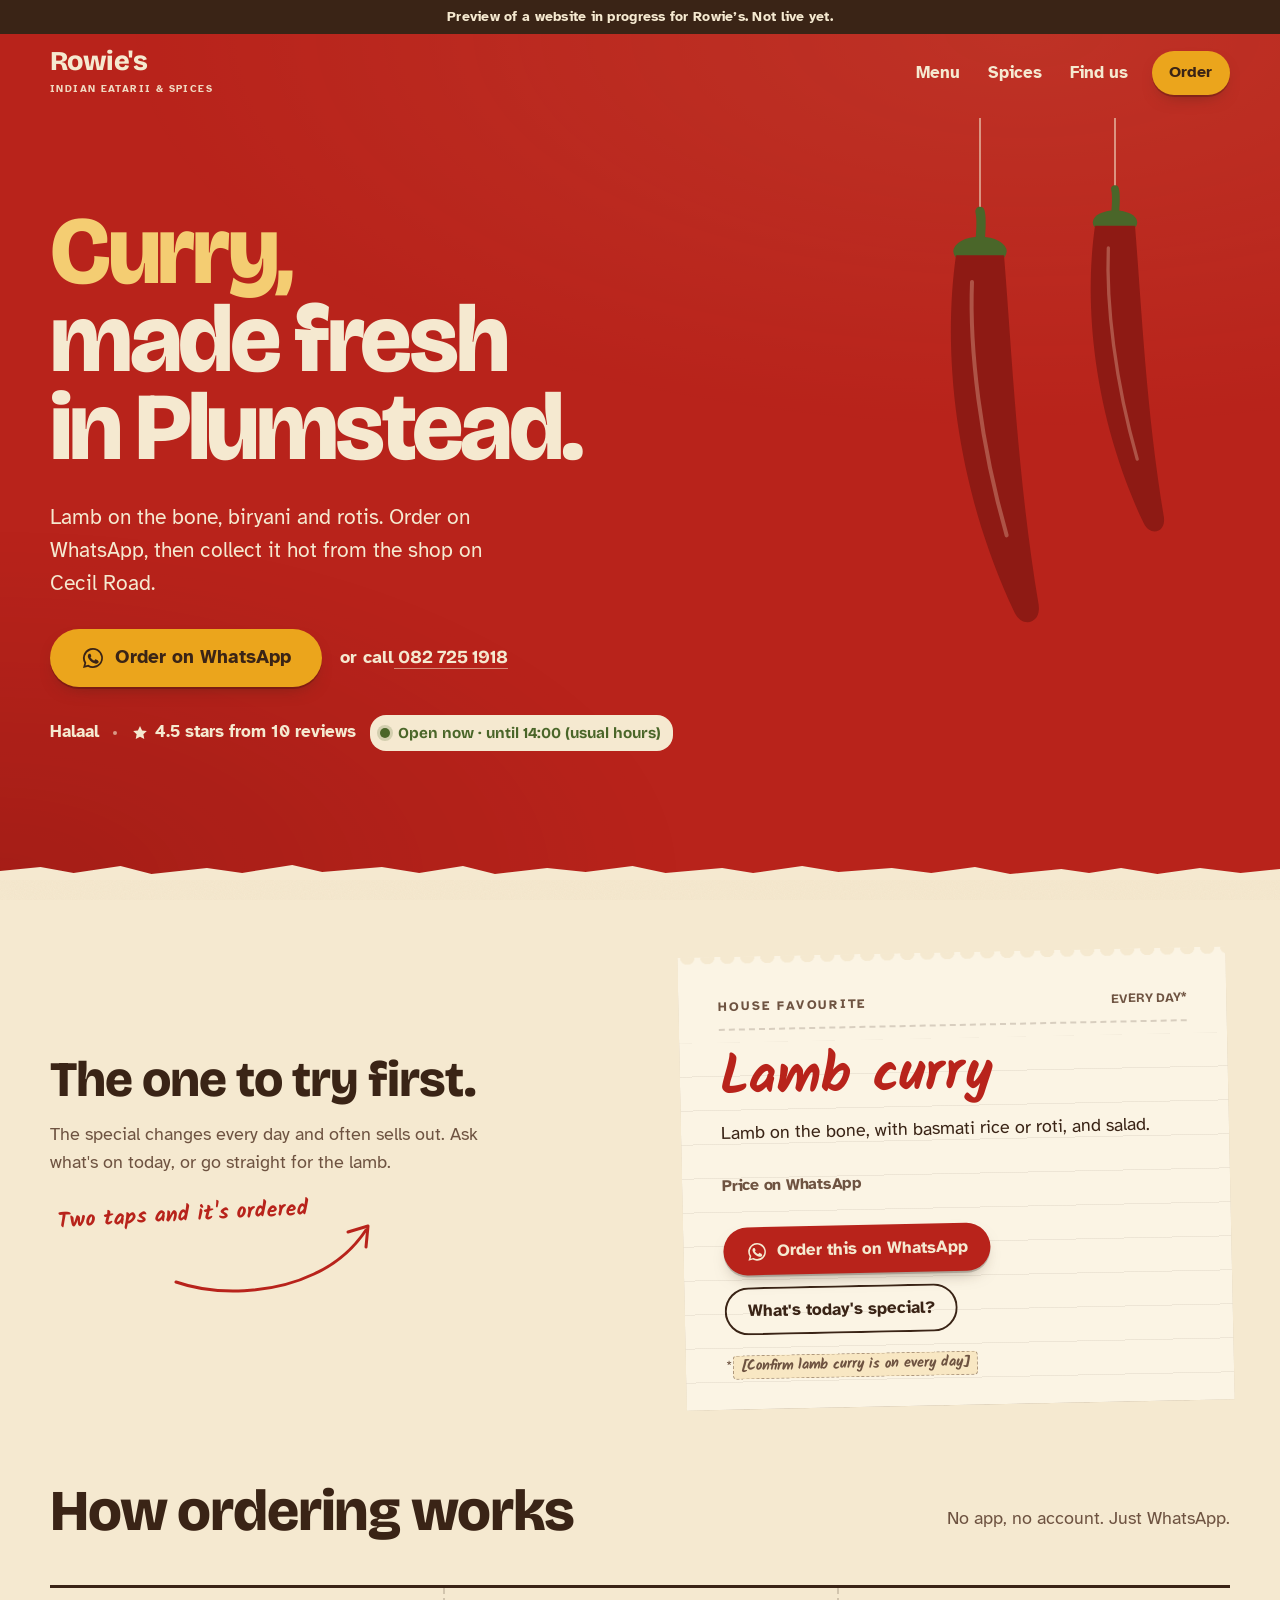
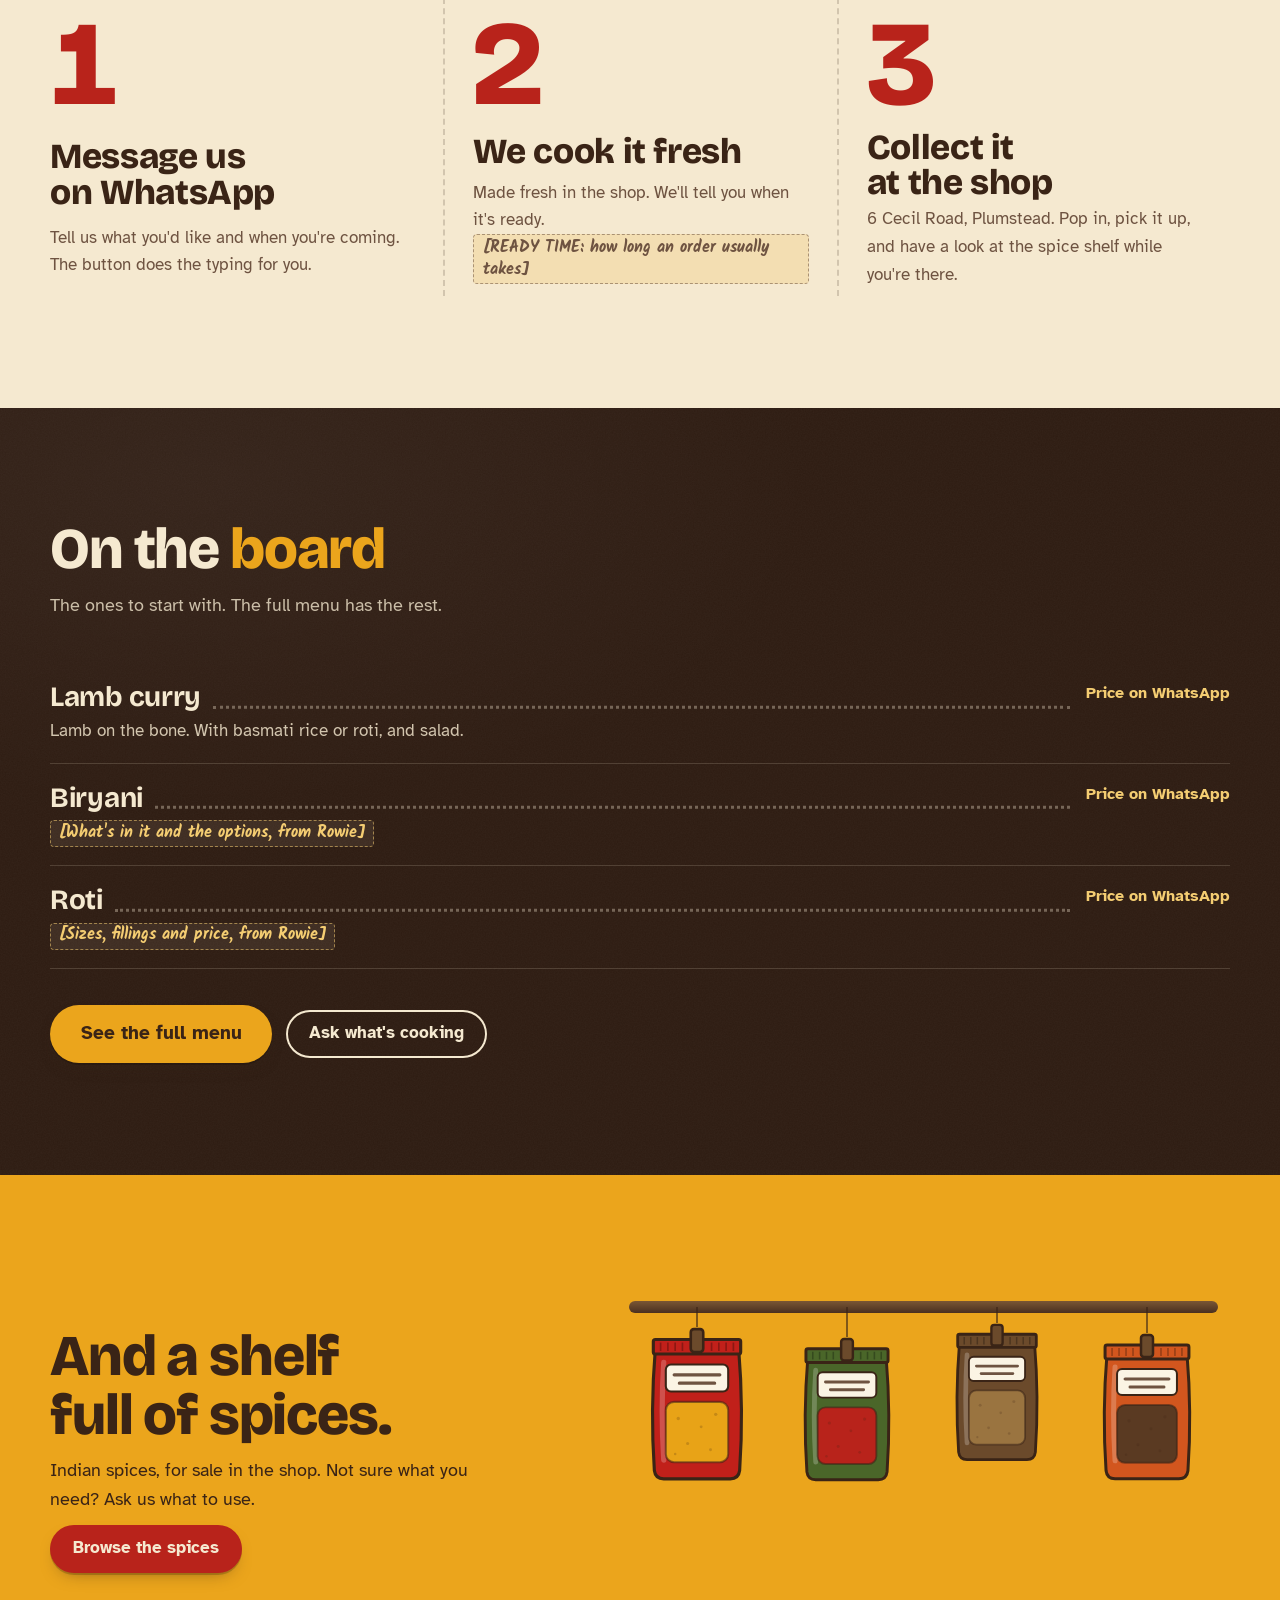
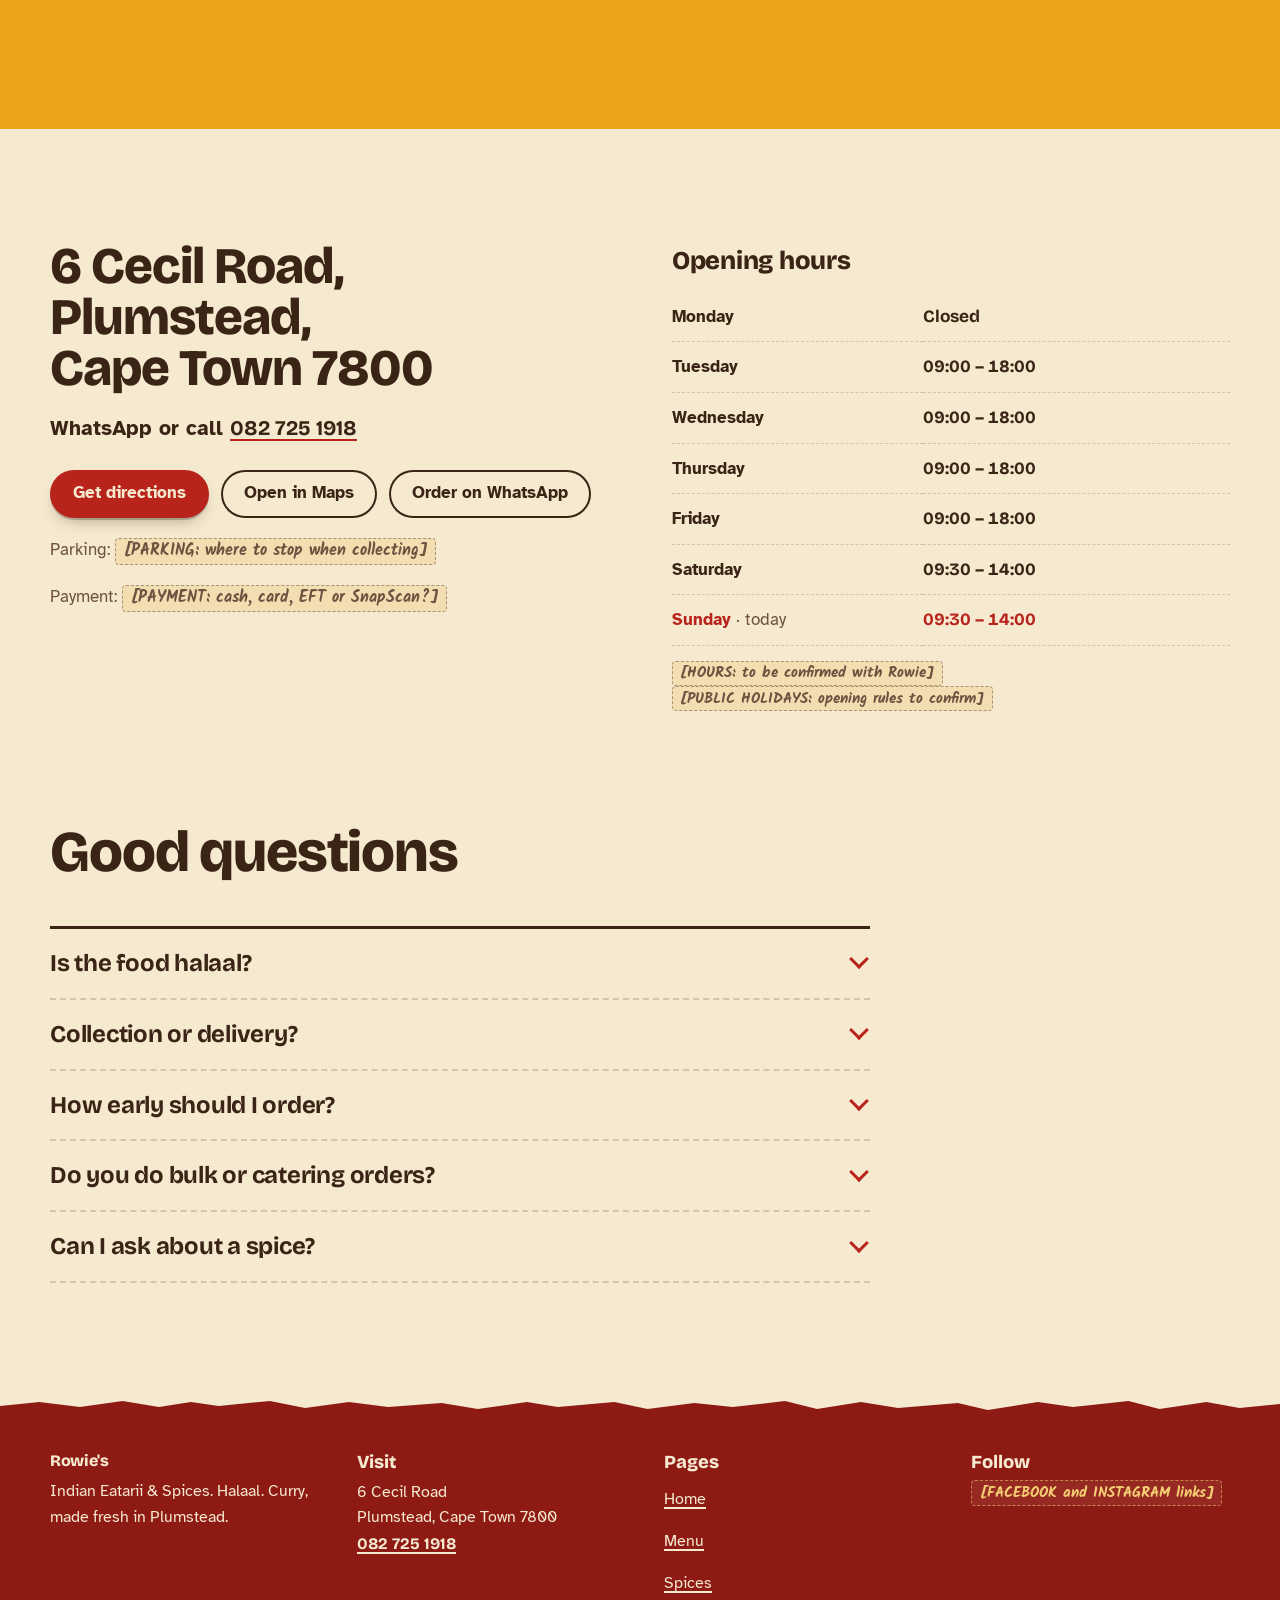
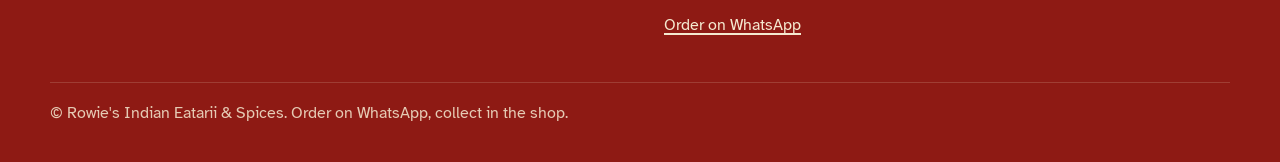
==== commit d6d42637: "Swap the spice jars for packets that hang, sway and swap Rowie's sells spices in packets, so the hom" ====
--- a/index.html
+++ b/index.html
@@ -152,13 +152,33 @@
         <p><a class="btn" href="spices.html">Browse the spices</a></p>
       </div>
       <div>
-        <div class="shelf__jars" aria-hidden="true">
-          <svg viewBox="0 0 100 150"><rect x="22" y="4" width="56" height="18" rx="4" fill="#B8231B" stroke="#3A2416" stroke-width="3"/><path d="M14 30q0-8 8-8h56q8 0 8 8v104q0 12-12 12H26q-12 0-12-12z" fill="rgba(251,244,228,.55)" stroke="#3A2416" stroke-width="3"/><path d="M17 62q33-8 66 0v70q0 11-11 11H28q-11 0-11-11z" fill="#C2491A"/><rect x="24" y="74" width="52" height="38" rx="4" fill="#FBF4E4" stroke="#3A2416" stroke-width="2"/><path d="M32 88h36M36 98h28" stroke="#6E5341" stroke-width="3" stroke-linecap="round"/></svg>
-          <svg viewBox="0 0 100 180"><rect x="20" y="4" width="60" height="20" rx="4" fill="#4A6629" stroke="#3A2416" stroke-width="3"/><path d="M12 32q0-8 8-8h60q8 0 8 8v132q0 12-12 12H24q-12 0-12-12z" fill="rgba(251,244,228,.55)" stroke="#3A2416" stroke-width="3"/><path d="M15 70q35-10 70 0v92q0 11-11 11H26q-11 0-11-11z" fill="#8E1A14"/><rect x="22" y="90" width="56" height="42" rx="4" fill="#FBF4E4" stroke="#3A2416" stroke-width="2"/><path d="M30 105h40M35 116h30" stroke="#6E5341" stroke-width="3" stroke-linecap="round"/></svg>
-          <svg viewBox="0 0 100 130"><rect x="24" y="4" width="52" height="16" rx="4" fill="#3A2416" stroke="#3A2416" stroke-width="3"/><path d="M16 28q0-8 8-8h52q8 0 8 8v86q0 12-12 12H28q-12 0-12-12z" fill="rgba(251,244,228,.55)" stroke="#3A2416" stroke-width="3"/><path d="M19 52q31-7 62 0v60q0 11-11 11H30q-11 0-11-11z" fill="#6B4A2B"/><rect x="26" y="64" width="48" height="34" rx="4" fill="#FBF4E4" stroke="#3A2416" stroke-width="2"/><path d="M34 77h32M38 86h24" stroke="#6E5341" stroke-width="3" stroke-linecap="round"/></svg>
-          <svg viewBox="0 0 100 160"><rect x="22" y="4" width="56" height="18" rx="4" fill="#B8231B" stroke="#3A2416" stroke-width="3"/><path d="M14 30q0-8 8-8h56q8 0 8 8v114q0 12-12 12H26q-12 0-12-12z" fill="rgba(251,244,228,.55)" stroke="#3A2416" stroke-width="3"/><path d="M17 56q33-8 66 0v86q0 11-11 11H28q-11 0-11-11z" fill="#9A6B1F"/><rect x="24" y="78" width="52" height="38" rx="4" fill="#FBF4E4" stroke="#3A2416" stroke-width="2"/><path d="M32 92h36M36 102h28" stroke="#6E5341" stroke-width="3" stroke-linecap="round"/></svg>
-        </div>
-        <div class="shelf__plank"></div>
+        <div class="packets" data-packets>
+          <div class="packets__rail" aria-hidden="true"></div>
+          <div class="hc pk" data-i="0">
+            <div class="hc__rot">
+              <span class="hc__string"></span>
+              <div class="hc__body" role="button" tabindex="0" aria-label="Pull a spice packet. A different one clips on."><svg viewBox="0 0 100 150" aria-hidden="true"><path class="pk-fill" d="M10 20H90Q95 80 91 138Q90 146 82 146H18Q10 146 9 138Q5 80 10 20Z" stroke="#3A2416" stroke-width="3" stroke-linejoin="round"/><path d="M18 34Q15 80 18 128" fill="none" stroke="rgba(255,255,255,.22)" stroke-width="5" stroke-linecap="round"/><rect class="pk-fill" x="8" y="12" width="84" height="14" rx="2" stroke="#3A2416" stroke-width="3"/><path d="M15 15v8M22 15v8M29 15v8M36 15v8M64 15v8M71 15v8M78 15v8M85 15v8" stroke="rgba(0,0,0,.28)" stroke-width="1.6"/><rect x="20" y="36" width="60" height="26" rx="5" fill="#FBF4E4" stroke="#3A2416" stroke-width="2"/><path d="M28 46h44M33 54h34" stroke="#6E5341" stroke-width="3" stroke-linecap="round"/><rect class="sp-fill" x="20" y="72" width="60" height="58" rx="8" stroke="rgba(58,36,22,.55)" stroke-width="2"/><g fill="rgba(58,36,22,.2)"><circle cx="32" cy="88" r="1.6"/><circle cx="54" cy="96" r="1.4"/><circle cx="68" cy="84" r="1.6"/><circle cx="41" cy="112" r="1.5"/><circle cx="63" cy="118" r="1.4"/><circle cx="29" cy="122" r="1.2"/></g><rect x="44" y="2" width="12" height="22" rx="3" fill="#6B4A2B" stroke="#3A2416" stroke-width="2.5"/></svg></div>
+            </div>
+          </div>
+          <div class="hc pk" data-i="1">
+            <div class="hc__rot">
+              <span class="hc__string"></span>
+              <div class="hc__body" role="button" tabindex="0" aria-label="Pull a spice packet. A different one clips on."><svg viewBox="0 0 100 150" aria-hidden="true"><path class="pk-fill" d="M10 20H90Q95 80 91 138Q90 146 82 146H18Q10 146 9 138Q5 80 10 20Z" stroke="#3A2416" stroke-width="3" stroke-linejoin="round"/><path d="M18 34Q15 80 18 128" fill="none" stroke="rgba(255,255,255,.22)" stroke-width="5" stroke-linecap="round"/><rect class="pk-fill" x="8" y="12" width="84" height="14" rx="2" stroke="#3A2416" stroke-width="3"/><path d="M15 15v8M22 15v8M29 15v8M36 15v8M64 15v8M71 15v8M78 15v8M85 15v8" stroke="rgba(0,0,0,.28)" stroke-width="1.6"/><rect x="20" y="36" width="60" height="26" rx="5" fill="#FBF4E4" stroke="#3A2416" stroke-width="2"/><path d="M28 46h44M33 54h34" stroke="#6E5341" stroke-width="3" stroke-linecap="round"/><rect class="sp-fill" x="20" y="72" width="60" height="58" rx="8" stroke="rgba(58,36,22,.55)" stroke-width="2"/><g fill="rgba(58,36,22,.2)"><circle cx="32" cy="88" r="1.6"/><circle cx="54" cy="96" r="1.4"/><circle cx="68" cy="84" r="1.6"/><circle cx="41" cy="112" r="1.5"/><circle cx="63" cy="118" r="1.4"/><circle cx="29" cy="122" r="1.2"/></g><rect x="44" y="2" width="12" height="22" rx="3" fill="#6B4A2B" stroke="#3A2416" stroke-width="2.5"/></svg></div>
+            </div>
+          </div>
+          <div class="hc pk" data-i="2">
+            <div class="hc__rot">
+              <span class="hc__string"></span>
+              <div class="hc__body" role="button" tabindex="0" aria-label="Pull a spice packet. A different one clips on."><svg viewBox="0 0 100 150" aria-hidden="true"><path class="pk-fill" d="M10 20H90Q95 80 91 138Q90 146 82 146H18Q10 146 9 138Q5 80 10 20Z" stroke="#3A2416" stroke-width="3" stroke-linejoin="round"/><path d="M18 34Q15 80 18 128" fill="none" stroke="rgba(255,255,255,.22)" stroke-width="5" stroke-linecap="round"/><rect class="pk-fill" x="8" y="12" width="84" height="14" rx="2" stroke="#3A2416" stroke-width="3"/><path d="M15 15v8M22 15v8M29 15v8M36 15v8M64 15v8M71 15v8M78 15v8M85 15v8" stroke="rgba(0,0,0,.28)" stroke-width="1.6"/><rect x="20" y="36" width="60" height="26" rx="5" fill="#FBF4E4" stroke="#3A2416" stroke-width="2"/><path d="M28 46h44M33 54h34" stroke="#6E5341" stroke-width="3" stroke-linecap="round"/><rect class="sp-fill" x="20" y="72" width="60" height="58" rx="8" stroke="rgba(58,36,22,.55)" stroke-width="2"/><g fill="rgba(58,36,22,.2)"><circle cx="32" cy="88" r="1.6"/><circle cx="54" cy="96" r="1.4"/><circle cx="68" cy="84" r="1.6"/><circle cx="41" cy="112" r="1.5"/><circle cx="63" cy="118" r="1.4"/><circle cx="29" cy="122" r="1.2"/></g><rect x="44" y="2" width="12" height="22" rx="3" fill="#6B4A2B" stroke="#3A2416" stroke-width="2.5"/></svg></div>
+            </div>
+          </div>
+          <div class="hc pk" data-i="3">
+            <div class="hc__rot">
+              <span class="hc__string"></span>
+              <div class="hc__body" role="button" tabindex="0" aria-label="Pull a spice packet. A different one clips on."><svg viewBox="0 0 100 150" aria-hidden="true"><path class="pk-fill" d="M10 20H90Q95 80 91 138Q90 146 82 146H18Q10 146 9 138Q5 80 10 20Z" stroke="#3A2416" stroke-width="3" stroke-linejoin="round"/><path d="M18 34Q15 80 18 128" fill="none" stroke="rgba(255,255,255,.22)" stroke-width="5" stroke-linecap="round"/><rect class="pk-fill" x="8" y="12" width="84" height="14" rx="2" stroke="#3A2416" stroke-width="3"/><path d="M15 15v8M22 15v8M29 15v8M36 15v8M64 15v8M71 15v8M78 15v8M85 15v8" stroke="rgba(0,0,0,.28)" stroke-width="1.6"/><rect x="20" y="36" width="60" height="26" rx="5" fill="#FBF4E4" stroke="#3A2416" stroke-width="2"/><path d="M28 46h44M33 54h34" stroke="#6E5341" stroke-width="3" stroke-linecap="round"/><rect class="sp-fill" x="20" y="72" width="60" height="58" rx="8" stroke="rgba(58,36,22,.55)" stroke-width="2"/><g fill="rgba(58,36,22,.2)"><circle cx="32" cy="88" r="1.6"/><circle cx="54" cy="96" r="1.4"/><circle cx="68" cy="84" r="1.6"/><circle cx="41" cy="112" r="1.5"/><circle cx="63" cy="118" r="1.4"/><circle cx="29" cy="122" r="1.2"/></g><rect x="44" y="2" width="12" height="22" rx="3" fill="#6B4A2B" stroke="#3A2416" stroke-width="2.5"/></svg></div>
+            </div>
+          </div>
+        </div>
       </div>
     </div>
   </section>
--- a/assets/site.css
+++ b/assets/site.css
@@ -598,3 +598,46 @@
   padding: calc(6px + env(safe-area-inset-top, 0px)) max(16px, env(safe-area-inset-right, 0px)) 6px max(16px, env(safe-area-inset-left, 0px));
 }
 .preview-bar + .sign .bar { padding-top: 14px; }
+
+/* ---------- spice packets on a rail: same sway / pull / swap as the chillies ---------- */
+.shelf { position: relative; overflow: hidden; }   /* a dropped packet falls out of sight at the section's edge */
+.packets { position: relative; height: 330px; }
+.packets__rail {
+  position: absolute; left: 2%; right: 2%; top: 14px; height: 12px; border-radius: 6px;
+  background: linear-gradient(#7A5634, #4A3020); box-shadow: 0 6px 10px -6px rgba(58,36,22,.6);
+}
+.packets .hc { top: 20px; --len: 20px; --w: 104px; }
+.packets .hc[data-i="0"] { left: 13%; }
+.packets .hc[data-i="1"] { left: 37.5%; --len: 30px; animation-duration: 5s; animation-delay: -1.1s; }
+.packets .hc[data-i="2"] { left: 62%; --len: 16px; animation-duration: 6.2s; animation-delay: -2.4s; }
+.packets .hc[data-i="3"] { left: 86.5%; --len: 26px; animation-duration: 4.7s; animation-delay: -3.3s; }
+.packets .hc__string { background: rgba(58,36,22,.6); }
+.packets .hc__body { border-radius: 8px; }
+.packets .hc__body:focus-visible { outline-color: var(--cumin); }
+.pk-fill { fill: var(--pk, #C1201A); }
+.sp-fill { fill: var(--sp, #E8A317); }
+@media (max-width: 759px) {
+  .packets { height: 240px; margin-top: 8px; }
+  .packets .hc { --w: 72px; --len: 14px; }
+  .packets .hc[data-i="1"] { --len: 22px; }
+  .packets .hc[data-i="2"] { --len: 10px; }
+  .packets .hc[data-i="3"] { --len: 18px; }
+}
+/* phones: let a swipe over the packets still scroll the page; a tap still pulls one */
+@media (pointer: coarse) { .packets .hc__body { touch-action: pan-y; } }
+
+/* ---------- spice cards are packets, not jars: crimped seal and a peg instead of a lid ---------- */
+.jars { row-gap: 40px; padding-top: 18px; }
+.jar { border-radius: 6px 6px 16px 16px; padding-top: 30px; }
+.jar::before {
+  left: -2px; right: -2px; top: -2px; height: 18px; border-radius: 4px 4px 0 0;
+  border: 2px solid var(--cumin);
+  background-color: var(--chilli);
+  background-image: repeating-linear-gradient(90deg, transparent 0 7px, rgba(0,0,0,.22) 7px 8.5px);
+}
+.jar::after {
+  content: ""; position: absolute; left: 50%; top: -16px; width: 12px; height: 24px; translate: -50% 0;
+  background: #6B4A2B; border: 2px solid var(--cumin); border-radius: 3px;
+}
+.jar--empty::before { background-color: rgba(184,35,27,.35); border-style: dashed; }
+.jar--empty::after { background: rgba(107,74,43,.45); border-style: dashed; }
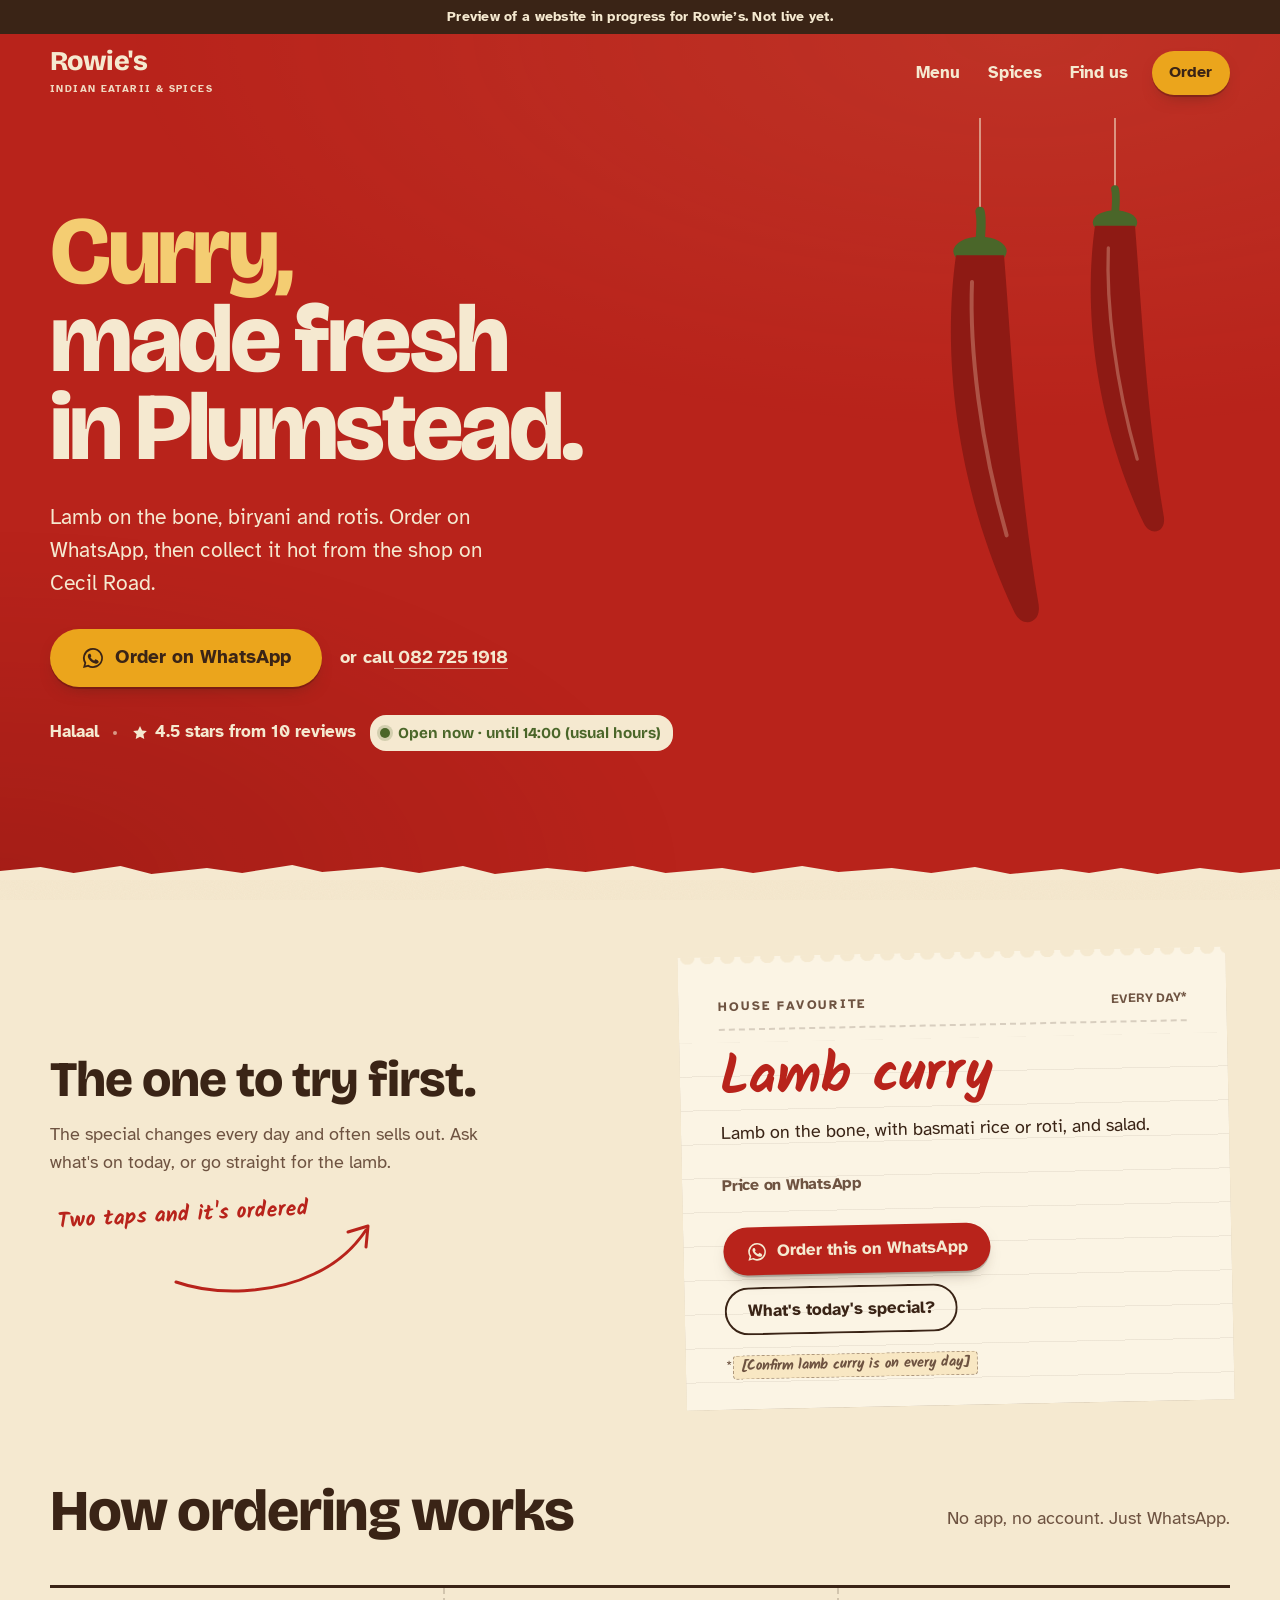
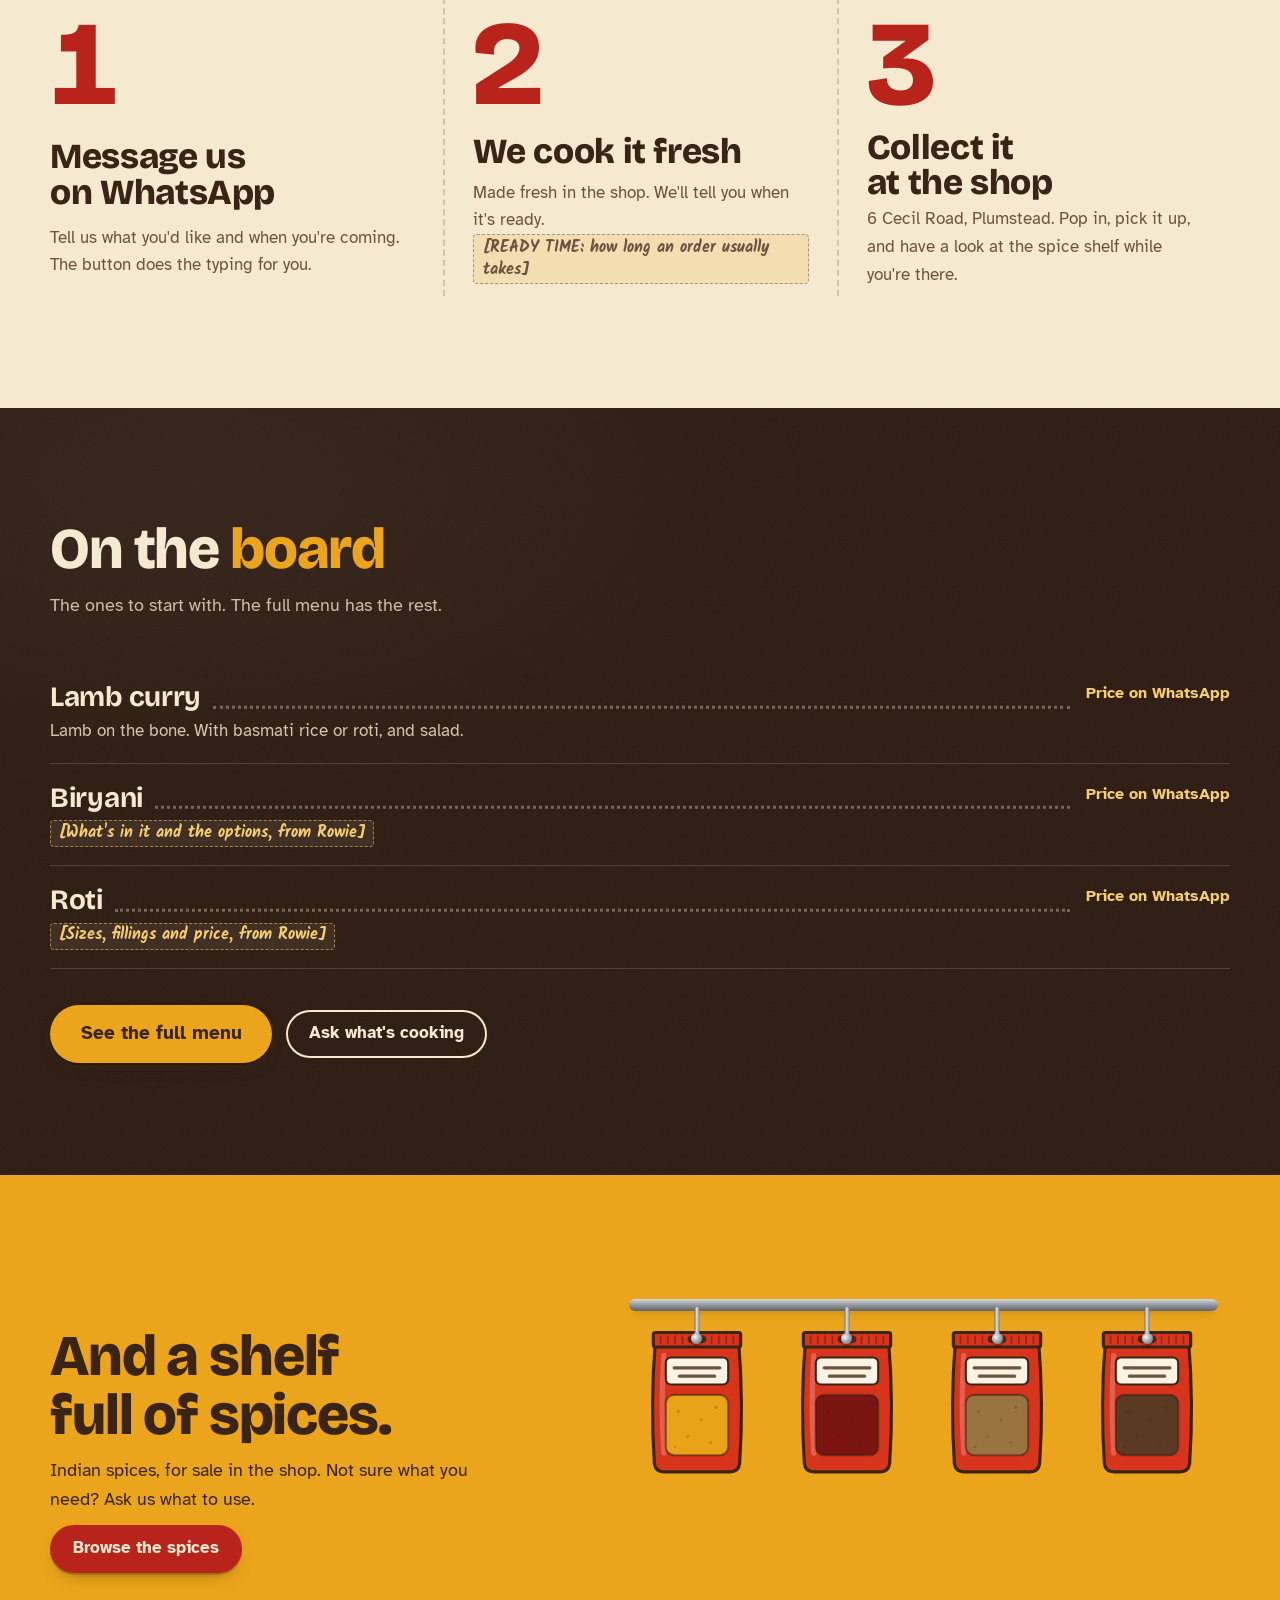
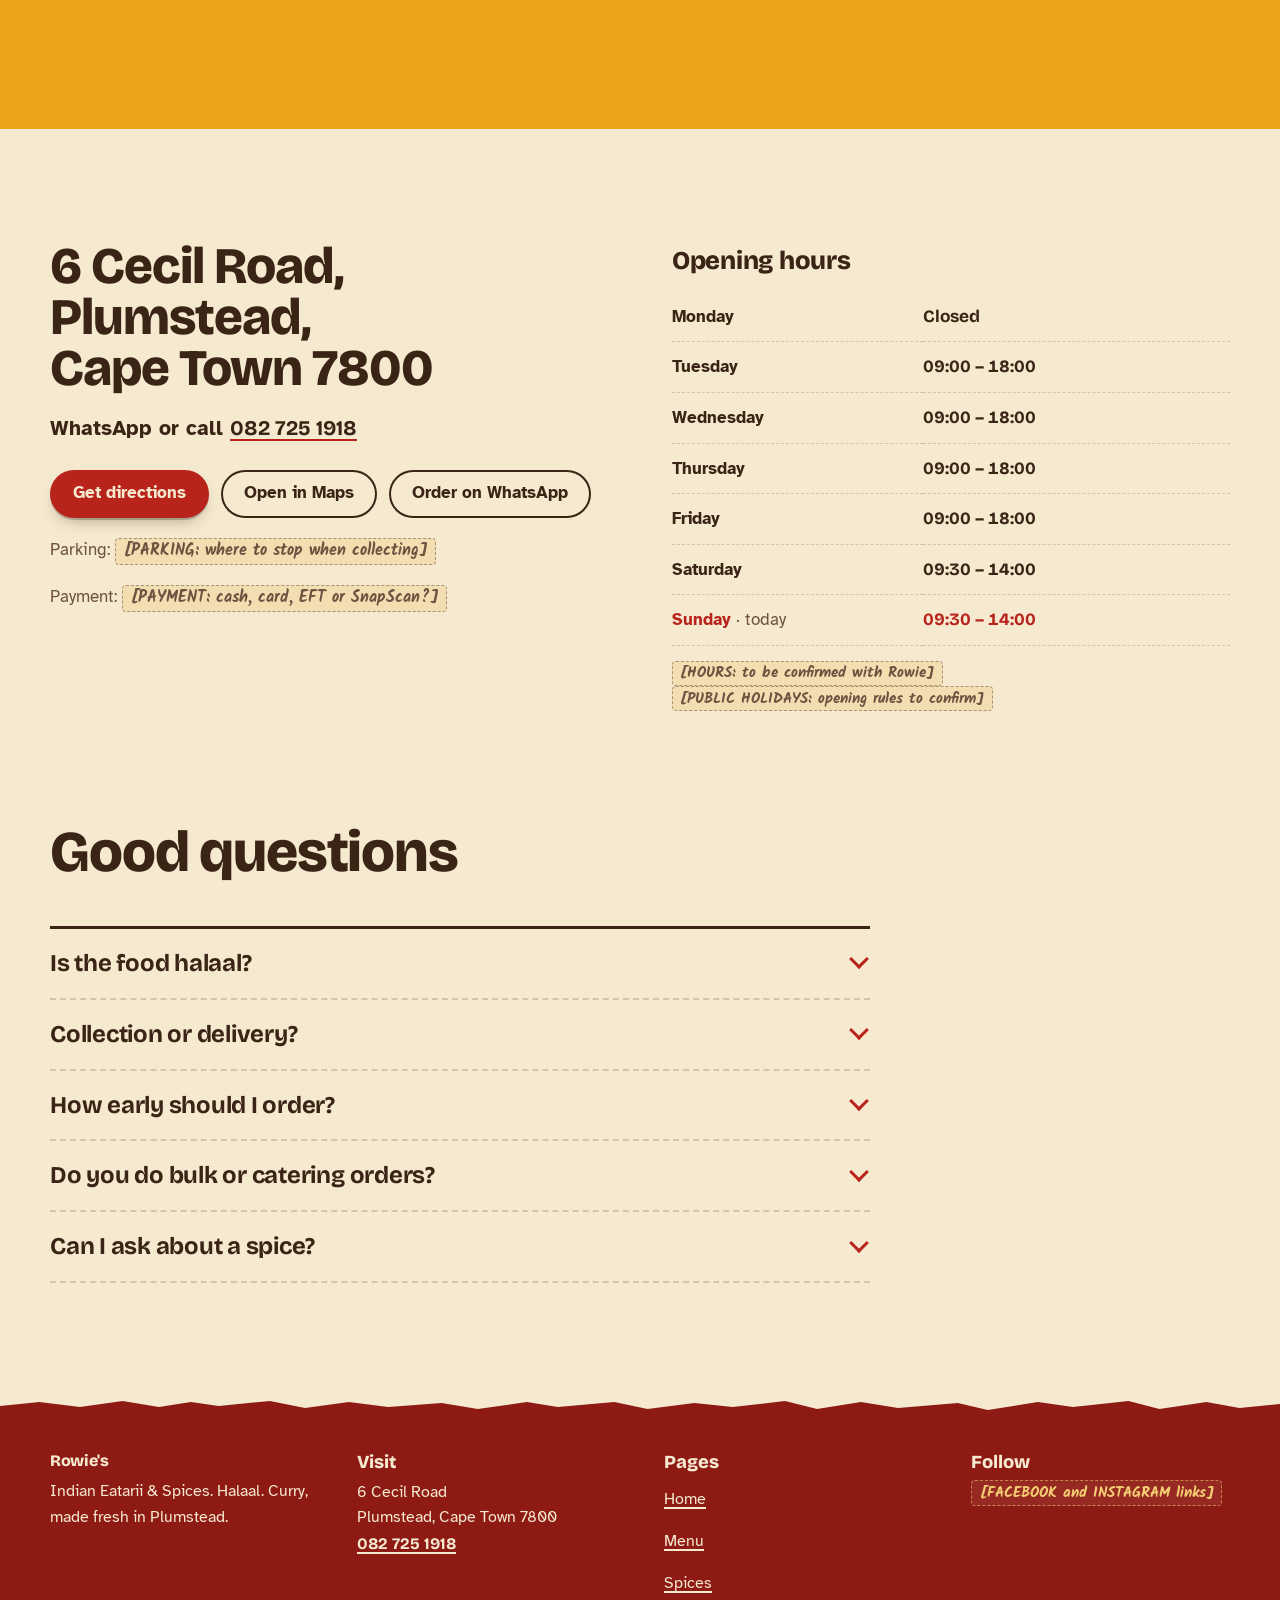
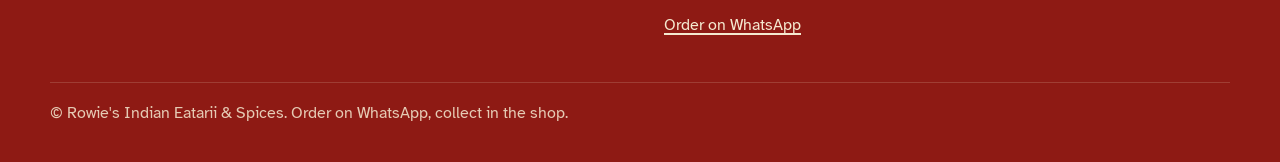
==== commit b23c39ed: "Hang the spice packets on store hooks, all in one red No more strings: each packet hangs by a punche" ====
--- a/index.html
+++ b/index.html
@@ -157,27 +157,31 @@
           <div class="hc pk" data-i="0">
             <div class="hc__rot">
               <span class="hc__string"></span>
-              <div class="hc__body" role="button" tabindex="0" aria-label="Pull a spice packet. A different one clips on."><svg viewBox="0 0 100 150" aria-hidden="true"><path class="pk-fill" d="M10 20H90Q95 80 91 138Q90 146 82 146H18Q10 146 9 138Q5 80 10 20Z" stroke="#3A2416" stroke-width="3" stroke-linejoin="round"/><path d="M18 34Q15 80 18 128" fill="none" stroke="rgba(255,255,255,.22)" stroke-width="5" stroke-linecap="round"/><rect class="pk-fill" x="8" y="12" width="84" height="14" rx="2" stroke="#3A2416" stroke-width="3"/><path d="M15 15v8M22 15v8M29 15v8M36 15v8M64 15v8M71 15v8M78 15v8M85 15v8" stroke="rgba(0,0,0,.28)" stroke-width="1.6"/><rect x="20" y="36" width="60" height="26" rx="5" fill="#FBF4E4" stroke="#3A2416" stroke-width="2"/><path d="M28 46h44M33 54h34" stroke="#6E5341" stroke-width="3" stroke-linecap="round"/><rect class="sp-fill" x="20" y="72" width="60" height="58" rx="8" stroke="rgba(58,36,22,.55)" stroke-width="2"/><g fill="rgba(58,36,22,.2)"><circle cx="32" cy="88" r="1.6"/><circle cx="54" cy="96" r="1.4"/><circle cx="68" cy="84" r="1.6"/><circle cx="41" cy="112" r="1.5"/><circle cx="63" cy="118" r="1.4"/><circle cx="29" cy="122" r="1.2"/></g><rect x="44" y="2" width="12" height="22" rx="3" fill="#6B4A2B" stroke="#3A2416" stroke-width="2.5"/></svg></div>
+              <div class="hc__body" role="button" tabindex="0" aria-label="Pull a spice packet. A different one clips on."><svg viewBox="0 0 100 150" aria-hidden="true"><path class="pk-fill" d="M10 20H90Q95 80 91 138Q90 146 82 146H18Q10 146 9 138Q5 80 10 20Z" stroke="#3A2416" stroke-width="3" stroke-linejoin="round"/><path d="M18 34Q15 80 18 128" fill="none" stroke="rgba(255,255,255,.22)" stroke-width="5" stroke-linecap="round"/><rect class="pk-fill" x="8" y="12" width="84" height="14" rx="2" stroke="#3A2416" stroke-width="3"/><path d="M15 15v8M22 15v8M29 15v8M36 15v8M64 15v8M71 15v8M78 15v8M85 15v8" stroke="rgba(0,0,0,.28)" stroke-width="1.6"/><rect x="20" y="36" width="60" height="26" rx="5" fill="#FBF4E4" stroke="#3A2416" stroke-width="2"/><path d="M28 46h44M33 54h34" stroke="#6E5341" stroke-width="3" stroke-linecap="round"/><rect class="sp-fill" x="20" y="72" width="60" height="58" rx="8" stroke="rgba(58,36,22,.55)" stroke-width="2"/><g fill="rgba(58,36,22,.2)"><circle cx="32" cy="88" r="1.6"/><circle cx="54" cy="96" r="1.4"/><circle cx="68" cy="84" r="1.6"/><circle cx="41" cy="112" r="1.5"/><circle cx="63" cy="118" r="1.4"/><circle cx="29" cy="122" r="1.2"/></g><rect x="41" y="15" width="18" height="7" rx="3.5" fill="#3A2416" fill-opacity=".85"/></svg></div>
             </div>
           </div>
           <div class="hc pk" data-i="1">
             <div class="hc__rot">
               <span class="hc__string"></span>
-              <div class="hc__body" role="button" tabindex="0" aria-label="Pull a spice packet. A different one clips on."><svg viewBox="0 0 100 150" aria-hidden="true"><path class="pk-fill" d="M10 20H90Q95 80 91 138Q90 146 82 146H18Q10 146 9 138Q5 80 10 20Z" stroke="#3A2416" stroke-width="3" stroke-linejoin="round"/><path d="M18 34Q15 80 18 128" fill="none" stroke="rgba(255,255,255,.22)" stroke-width="5" stroke-linecap="round"/><rect class="pk-fill" x="8" y="12" width="84" height="14" rx="2" stroke="#3A2416" stroke-width="3"/><path d="M15 15v8M22 15v8M29 15v8M36 15v8M64 15v8M71 15v8M78 15v8M85 15v8" stroke="rgba(0,0,0,.28)" stroke-width="1.6"/><rect x="20" y="36" width="60" height="26" rx="5" fill="#FBF4E4" stroke="#3A2416" stroke-width="2"/><path d="M28 46h44M33 54h34" stroke="#6E5341" stroke-width="3" stroke-linecap="round"/><rect class="sp-fill" x="20" y="72" width="60" height="58" rx="8" stroke="rgba(58,36,22,.55)" stroke-width="2"/><g fill="rgba(58,36,22,.2)"><circle cx="32" cy="88" r="1.6"/><circle cx="54" cy="96" r="1.4"/><circle cx="68" cy="84" r="1.6"/><circle cx="41" cy="112" r="1.5"/><circle cx="63" cy="118" r="1.4"/><circle cx="29" cy="122" r="1.2"/></g><rect x="44" y="2" width="12" height="22" rx="3" fill="#6B4A2B" stroke="#3A2416" stroke-width="2.5"/></svg></div>
+              <div class="hc__body" role="button" tabindex="0" aria-label="Pull a spice packet. A different one clips on."><svg viewBox="0 0 100 150" aria-hidden="true"><path class="pk-fill" d="M10 20H90Q95 80 91 138Q90 146 82 146H18Q10 146 9 138Q5 80 10 20Z" stroke="#3A2416" stroke-width="3" stroke-linejoin="round"/><path d="M18 34Q15 80 18 128" fill="none" stroke="rgba(255,255,255,.22)" stroke-width="5" stroke-linecap="round"/><rect class="pk-fill" x="8" y="12" width="84" height="14" rx="2" stroke="#3A2416" stroke-width="3"/><path d="M15 15v8M22 15v8M29 15v8M36 15v8M64 15v8M71 15v8M78 15v8M85 15v8" stroke="rgba(0,0,0,.28)" stroke-width="1.6"/><rect x="20" y="36" width="60" height="26" rx="5" fill="#FBF4E4" stroke="#3A2416" stroke-width="2"/><path d="M28 46h44M33 54h34" stroke="#6E5341" stroke-width="3" stroke-linecap="round"/><rect class="sp-fill" x="20" y="72" width="60" height="58" rx="8" stroke="rgba(58,36,22,.55)" stroke-width="2"/><g fill="rgba(58,36,22,.2)"><circle cx="32" cy="88" r="1.6"/><circle cx="54" cy="96" r="1.4"/><circle cx="68" cy="84" r="1.6"/><circle cx="41" cy="112" r="1.5"/><circle cx="63" cy="118" r="1.4"/><circle cx="29" cy="122" r="1.2"/></g><rect x="41" y="15" width="18" height="7" rx="3.5" fill="#3A2416" fill-opacity=".85"/></svg></div>
             </div>
           </div>
           <div class="hc pk" data-i="2">
             <div class="hc__rot">
               <span class="hc__string"></span>
-              <div class="hc__body" role="button" tabindex="0" aria-label="Pull a spice packet. A different one clips on."><svg viewBox="0 0 100 150" aria-hidden="true"><path class="pk-fill" d="M10 20H90Q95 80 91 138Q90 146 82 146H18Q10 146 9 138Q5 80 10 20Z" stroke="#3A2416" stroke-width="3" stroke-linejoin="round"/><path d="M18 34Q15 80 18 128" fill="none" stroke="rgba(255,255,255,.22)" stroke-width="5" stroke-linecap="round"/><rect class="pk-fill" x="8" y="12" width="84" height="14" rx="2" stroke="#3A2416" stroke-width="3"/><path d="M15 15v8M22 15v8M29 15v8M36 15v8M64 15v8M71 15v8M78 15v8M85 15v8" stroke="rgba(0,0,0,.28)" stroke-width="1.6"/><rect x="20" y="36" width="60" height="26" rx="5" fill="#FBF4E4" stroke="#3A2416" stroke-width="2"/><path d="M28 46h44M33 54h34" stroke="#6E5341" stroke-width="3" stroke-linecap="round"/><rect class="sp-fill" x="20" y="72" width="60" height="58" rx="8" stroke="rgba(58,36,22,.55)" stroke-width="2"/><g fill="rgba(58,36,22,.2)"><circle cx="32" cy="88" r="1.6"/><circle cx="54" cy="96" r="1.4"/><circle cx="68" cy="84" r="1.6"/><circle cx="41" cy="112" r="1.5"/><circle cx="63" cy="118" r="1.4"/><circle cx="29" cy="122" r="1.2"/></g><rect x="44" y="2" width="12" height="22" rx="3" fill="#6B4A2B" stroke="#3A2416" stroke-width="2.5"/></svg></div>
+              <div class="hc__body" role="button" tabindex="0" aria-label="Pull a spice packet. A different one clips on."><svg viewBox="0 0 100 150" aria-hidden="true"><path class="pk-fill" d="M10 20H90Q95 80 91 138Q90 146 82 146H18Q10 146 9 138Q5 80 10 20Z" stroke="#3A2416" stroke-width="3" stroke-linejoin="round"/><path d="M18 34Q15 80 18 128" fill="none" stroke="rgba(255,255,255,.22)" stroke-width="5" stroke-linecap="round"/><rect class="pk-fill" x="8" y="12" width="84" height="14" rx="2" stroke="#3A2416" stroke-width="3"/><path d="M15 15v8M22 15v8M29 15v8M36 15v8M64 15v8M71 15v8M78 15v8M85 15v8" stroke="rgba(0,0,0,.28)" stroke-width="1.6"/><rect x="20" y="36" width="60" height="26" rx="5" fill="#FBF4E4" stroke="#3A2416" stroke-width="2"/><path d="M28 46h44M33 54h34" stroke="#6E5341" stroke-width="3" stroke-linecap="round"/><rect class="sp-fill" x="20" y="72" width="60" height="58" rx="8" stroke="rgba(58,36,22,.55)" stroke-width="2"/><g fill="rgba(58,36,22,.2)"><circle cx="32" cy="88" r="1.6"/><circle cx="54" cy="96" r="1.4"/><circle cx="68" cy="84" r="1.6"/><circle cx="41" cy="112" r="1.5"/><circle cx="63" cy="118" r="1.4"/><circle cx="29" cy="122" r="1.2"/></g><rect x="41" y="15" width="18" height="7" rx="3.5" fill="#3A2416" fill-opacity=".85"/></svg></div>
             </div>
           </div>
           <div class="hc pk" data-i="3">
             <div class="hc__rot">
               <span class="hc__string"></span>
-              <div class="hc__body" role="button" tabindex="0" aria-label="Pull a spice packet. A different one clips on."><svg viewBox="0 0 100 150" aria-hidden="true"><path class="pk-fill" d="M10 20H90Q95 80 91 138Q90 146 82 146H18Q10 146 9 138Q5 80 10 20Z" stroke="#3A2416" stroke-width="3" stroke-linejoin="round"/><path d="M18 34Q15 80 18 128" fill="none" stroke="rgba(255,255,255,.22)" stroke-width="5" stroke-linecap="round"/><rect class="pk-fill" x="8" y="12" width="84" height="14" rx="2" stroke="#3A2416" stroke-width="3"/><path d="M15 15v8M22 15v8M29 15v8M36 15v8M64 15v8M71 15v8M78 15v8M85 15v8" stroke="rgba(0,0,0,.28)" stroke-width="1.6"/><rect x="20" y="36" width="60" height="26" rx="5" fill="#FBF4E4" stroke="#3A2416" stroke-width="2"/><path d="M28 46h44M33 54h34" stroke="#6E5341" stroke-width="3" stroke-linecap="round"/><rect class="sp-fill" x="20" y="72" width="60" height="58" rx="8" stroke="rgba(58,36,22,.55)" stroke-width="2"/><g fill="rgba(58,36,22,.2)"><circle cx="32" cy="88" r="1.6"/><circle cx="54" cy="96" r="1.4"/><circle cx="68" cy="84" r="1.6"/><circle cx="41" cy="112" r="1.5"/><circle cx="63" cy="118" r="1.4"/><circle cx="29" cy="122" r="1.2"/></g><rect x="44" y="2" width="12" height="22" rx="3" fill="#6B4A2B" stroke="#3A2416" stroke-width="2.5"/></svg></div>
-            </div>
-          </div>
+              <div class="hc__body" role="button" tabindex="0" aria-label="Pull a spice packet. A different one clips on."><svg viewBox="0 0 100 150" aria-hidden="true"><path class="pk-fill" d="M10 20H90Q95 80 91 138Q90 146 82 146H18Q10 146 9 138Q5 80 10 20Z" stroke="#3A2416" stroke-width="3" stroke-linejoin="round"/><path d="M18 34Q15 80 18 128" fill="none" stroke="rgba(255,255,255,.22)" stroke-width="5" stroke-linecap="round"/><rect class="pk-fill" x="8" y="12" width="84" height="14" rx="2" stroke="#3A2416" stroke-width="3"/><path d="M15 15v8M22 15v8M29 15v8M36 15v8M64 15v8M71 15v8M78 15v8M85 15v8" stroke="rgba(0,0,0,.28)" stroke-width="1.6"/><rect x="20" y="36" width="60" height="26" rx="5" fill="#FBF4E4" stroke="#3A2416" stroke-width="2"/><path d="M28 46h44M33 54h34" stroke="#6E5341" stroke-width="3" stroke-linecap="round"/><rect class="sp-fill" x="20" y="72" width="60" height="58" rx="8" stroke="rgba(58,36,22,.55)" stroke-width="2"/><g fill="rgba(58,36,22,.2)"><circle cx="32" cy="88" r="1.6"/><circle cx="54" cy="96" r="1.4"/><circle cx="68" cy="84" r="1.6"/><circle cx="41" cy="112" r="1.5"/><circle cx="63" cy="118" r="1.4"/><circle cx="29" cy="122" r="1.2"/></g><rect x="41" y="15" width="18" height="7" rx="3.5" fill="#3A2416" fill-opacity=".85"/></svg></div>
+            </div>
+          </div>
+          <span class="pk-hook" data-i="0" aria-hidden="true"></span>
+          <span class="pk-hook" data-i="1" aria-hidden="true"></span>
+          <span class="pk-hook" data-i="2" aria-hidden="true"></span>
+          <span class="pk-hook" data-i="3" aria-hidden="true"></span>
         </div>
       </div>
     </div>
--- a/assets/site.css
+++ b/assets/site.css
@@ -546,7 +546,7 @@
   background: rgba(245,233,208,.55); transform-origin: 0 0;
 }
 .hc__body {
-  position: absolute; top: var(--len); left: calc(var(--w) * -.5);
+  position: absolute; top: var(--top, var(--len)); left: calc(var(--w) * -.5);
   width: var(--w); color: var(--chilli-deep);
   pointer-events: auto; cursor: grab;
   touch-action: none;
@@ -641,3 +641,32 @@
 }
 .jar--empty::before { background-color: rgba(184,35,27,.35); border-style: dashed; }
 .jar--empty::after { background: rgba(107,74,43,.45); border-style: dashed; }
+
+/* ---------- packets hang on store hooks, not strings ----------
+   One shop-red pouch for every spice; each hangs by the punched hole in its seal on a metal hook.
+   The hook point is the swing pivot, so the packet sways on the hook. */
+.packets__rail {
+  top: 12px; height: 12px; border-radius: 6px;
+  background: linear-gradient(#D5D9DC, #8E9398 55%, #5E6368);
+  box-shadow: 0 5px 9px -5px rgba(58,36,22,.55);
+}
+.packets .hc { top: 52px; --len: 70px; --top: -19px; }
+.packets .hc__string { display: none; }
+.pk-fill { fill: #D8341C; }
+.pk-hook {
+  position: absolute; top: 20px; width: 5px; height: 32px; translate: -50% 0; z-index: 2; pointer-events: none;
+  border-radius: 3px; background: linear-gradient(90deg, #6D7277, #E1E4E6 45%, #7B8085);
+}
+.pk-hook::after {
+  content: ""; position: absolute; left: 50%; bottom: -5px; width: 11px; height: 11px; translate: -50% 0; border-radius: 50%;
+  background: radial-gradient(circle at 35% 35%, #F3F5F6, #9AA0A5 55%, #5F6469);
+  box-shadow: 0 2px 3px rgba(0,0,0,.35);
+}
+.pk-hook[data-i="0"] { left: 13%; }
+.pk-hook[data-i="1"] { left: 37.5%; }
+.pk-hook[data-i="2"] { left: 62%; }
+.pk-hook[data-i="3"] { left: 86.5%; }
+@media (max-width: 759px) {
+  .packets .hc { top: 48px; --top: -13px; }
+  .pk-hook { top: 18px; height: 30px; }
+}
